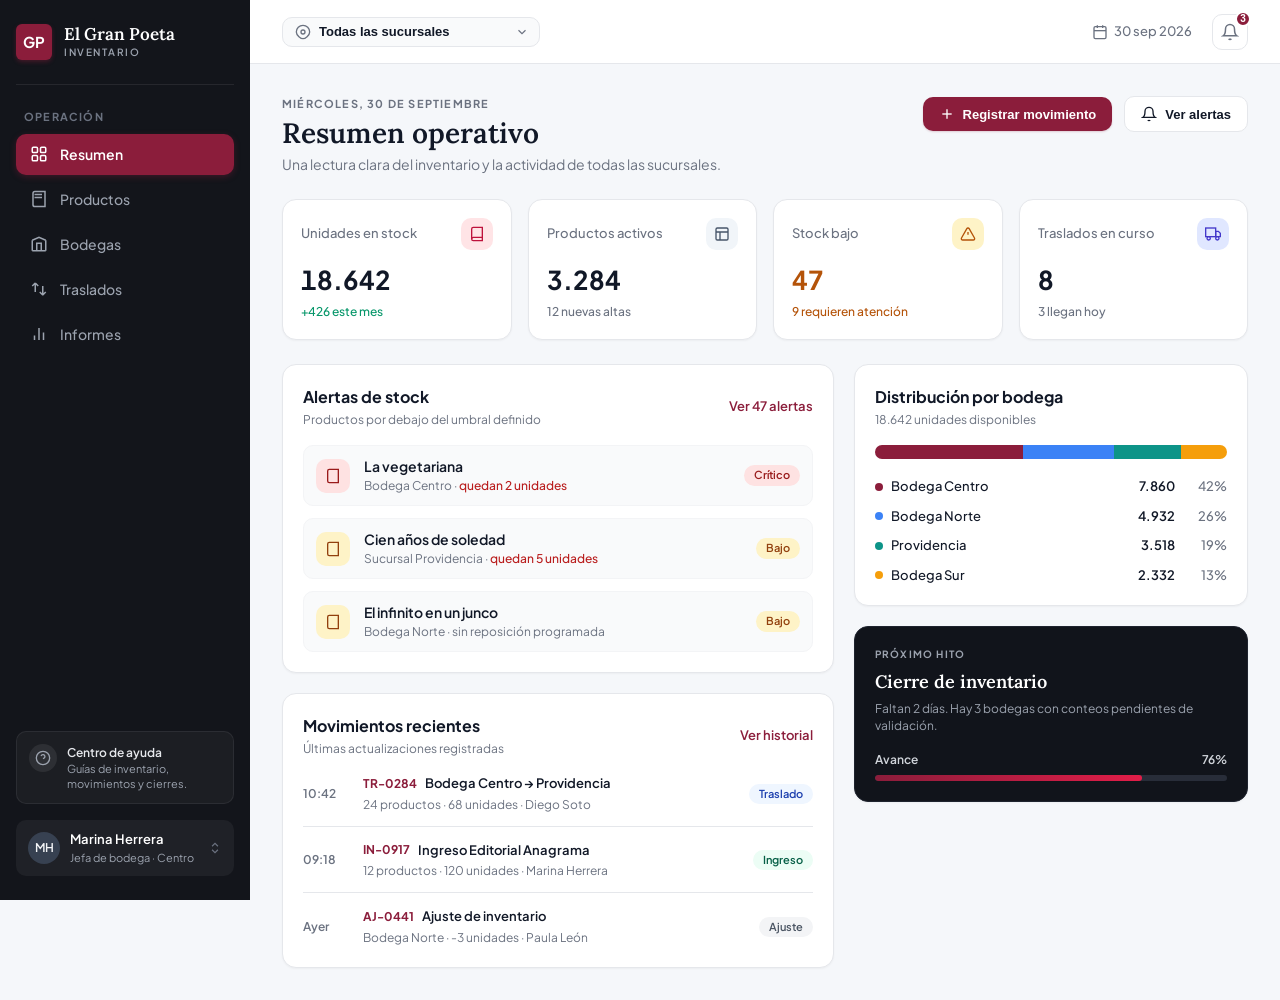
==== MockUp/index.html @ 3bc4fa75 "MockUp terminado con figma y sus archivos css html y js" ====
<!DOCTYPE html>
<html lang="es">
<head>
  <meta charset="UTF-8">
  <meta name="viewport" content="width=device-width, initial-scale=1.0">
  <title>El Gran Poeta — Sistema de Inventario y Bodegas</title>
  <link rel="preconnect" href="https://fonts.googleapis.com">
  <link rel="preconnect" href="https://fonts.gstatic.com" crossorigin>
  <link href="https://fonts.googleapis.com/css2?family=Plus+Jakarta+Sans:wght@400;500;600;700&family=Lora:ital,wght@0,500;0,600;1,400&display=swap" rel="stylesheet">
  <link rel="stylesheet" href="styles.css">
</head>
<body>
  <div class="app-layout">
    <!-- SIDEBAR -->
    <aside class="sidebar">
      <div class="sidebar-header">
        <div class="brand-logo">
          <span class="logo-box">GP</span>
          <div class="brand-text">
            <span class="brand-name">El Gran Poeta</span>
            <span class="brand-subtitle">INVENTARIO</span>
          </div>
        </div>
      </div>

      <div class="sidebar-section-label">OPERACIÓN</div>

      <nav class="sidebar-nav">
        <a href="#resumen" class="nav-item active" data-view="resumen">
          <svg class="nav-icon" viewBox="0 0 24 24" fill="none" stroke="currentColor" stroke-width="2">
            <rect x="3" y="3" width="7" height="7" rx="1.5"></rect>
            <rect x="14" y="3" width="7" height="7" rx="1.5"></rect>
            <rect x="14" y="14" width="7" height="7" rx="1.5"></rect>
            <rect x="3" y="14" width="7" height="7" rx="1.5"></rect>
          </svg>
          <span>Resumen</span>
        </a>

        <a href="#productos" class="nav-item" data-view="productos">
          <svg class="nav-icon" viewBox="0 0 24 24" fill="none" stroke="currentColor" stroke-width="2">
            <path d="M4 19.5v-15A2.5 2.5 0 0 1 6.5 2H20v20H6.5a2.5 2.5 0 0 1-2.5-2.5Z"></path>
            <path d="M6 6h10M6 10h10"></path>
          </svg>
          <span>Productos</span>
        </a>

        <a href="#bodegas" class="nav-item" data-view="bodegas">
          <svg class="nav-icon" viewBox="0 0 24 24" fill="none" stroke="currentColor" stroke-width="2">
            <path d="M3 21h18M3 7v14M21 7v14M3 7l9-4 9 4M9 21V11h6v10"></path>
          </svg>
          <span>Bodegas</span>
        </a>

        <a href="#traslados" class="nav-item" data-view="traslados">
          <svg class="nav-icon" viewBox="0 0 24 24" fill="none" stroke="currentColor" stroke-width="2">
            <path d="M7 16V4m0 0L3 8m4-4l4 4M17 8v12m0 0l4-4m-4 4l-4-4"></path>
          </svg>
          <span>Traslados</span>
        </a>

        <a href="#informes" class="nav-item" data-view="informes">
          <svg class="nav-icon" viewBox="0 0 24 24" fill="none" stroke="currentColor" stroke-width="2">
            <path d="M18 20V10M12 20V4M6 20v-6"></path>
          </svg>
          <span>Informes</span>
        </a>
      </nav>

      <div class="sidebar-help">
        <div class="help-card">
          <div class="help-icon">
            <svg viewBox="0 0 24 24" fill="none" stroke="currentColor" stroke-width="2">
              <circle cx="12" cy="12" r="10"></circle>
              <path d="M9.09 9a3 3 0 0 1 5.83 1c0 2-3 3-3 3"></path>
              <line x1="12" y1="17" x2="12.01" y2="17"></line>
            </svg>
          </div>
          <div class="help-text">
            <h4>Centro de ayuda</h4>
            <p>Guías de inventario, movimientos y cierres.</p>
          </div>
        </div>
      </div>

      <div class="sidebar-user" id="userProfileBtn">
        <div class="user-avatar">MH</div>
        <div class="user-info">
          <span class="user-name">Marina Herrera</span>
          <span class="user-role">Jefa de bodega · Centro</span>
        </div>
        <svg class="user-chevron" viewBox="0 0 24 24" fill="none" stroke="currentColor" stroke-width="2">
          <path d="m7 15 5 5 5-5M7 9l5-5 5 5"></path>
        </svg>
      </div>
    </aside>

    <!-- MAIN WRAPPER -->
    <div class="main-wrapper">
      <!-- TOPBAR -->
      <header class="topbar">
        <div class="topbar-left">
          <div class="branch-selector">
            <svg class="branch-icon" viewBox="0 0 24 24" fill="none" stroke="currentColor" stroke-width="2">
              <circle cx="12" cy="12" r="3"></circle>
              <path d="M12 2a10 10 0 0 0-10 10c0 5.25 7 10 10 10s10-4.75 10-10A10 10 0 0 0 12 2z"></path>
            </svg>
            <select id="globalBranchSelect">
              <option value="all">Todas las sucursales</option>
              <option value="centro">Bodega Centro (BD-001)</option>
              <option value="norte">Bodega Norte (BD-002)</option>
              <option value="providencia">Sucursal Providencia (BD-003)</option>
              <option value="sur">Bodega Sur (BD-004)</option>
            </select>
            <svg class="select-chevron" viewBox="0 0 24 24" fill="none" stroke="currentColor" stroke-width="2">
              <path d="m6 9 6 6 6-6"></path>
            </svg>
          </div>
        </div>

        <div class="topbar-right">
          <div class="current-date">
            <svg viewBox="0 0 24 24" fill="none" stroke="currentColor" stroke-width="2">
              <rect x="3" y="4" width="18" height="18" rx="2" ry="2"></rect>
              <line x1="16" y1="2" x2="16" y2="6"></line>
              <line x1="8" y1="2" x2="8" y2="6"></line>
              <line x1="3" y1="10" x2="21" y2="10"></line>
            </svg>
            <span id="headerDate">30 sep 2026</span>
          </div>

          <button class="icon-button notification-btn" id="notifBellBtn" title="Alertas y Notificaciones">
            <svg viewBox="0 0 24 24" fill="none" stroke="currentColor" stroke-width="2">
              <path d="M18 8A6 6 0 0 0 6 8c0 7-3 9-3 9h18s-3-2-3-9"></path>
              <path d="M13.73 21a2 2 0 0 1-3.46 0"></path>
            </svg>
            <span class="notification-badge">3</span>
          </button>
        </div>
      </header>

      <!-- VIEW CONTAINER -->
      <main class="content-area">
        <!-- ============================================== -->
        <!-- SCREEN 1: RESUMEN OPERATIVO                    -->
        <!-- ============================================== -->
        <section id="view-resumen" class="view-pane active">
          <div class="view-header">
            <div class="header-titles">
              <span class="date-badge">MIÉRCOLES, 30 DE SEPTIEMBRE</span>
              <h1 class="page-title">Resumen operativo</h1>
              <p class="page-subtitle">Una lectura clara del inventario y la actividad de todas las sucursales.</p>
            </div>
            <div class="header-actions">
              <button class="btn btn-primary" id="btnOpenTransferModal">
                <svg viewBox="0 0 24 24" fill="none" stroke="currentColor" stroke-width="2">
                  <line x1="12" y1="5" x2="12" y2="19"></line>
                  <line x1="5" y1="12" x2="19" y2="12"></line>
                </svg>
                <span>Registrar movimiento</span>
              </button>
              <button class="btn btn-outline" id="btnQuickAlerts">
                <svg viewBox="0 0 24 24" fill="none" stroke="currentColor" stroke-width="2">
                  <path d="M18 8A6 6 0 0 0 6 8c0 7-3 9-3 9h18s-3-2-3-9"></path>
                  <path d="M13.73 21a2 2 0 0 1-3.46 0"></path>
                </svg>
                <span>Ver alertas</span>
              </button>
            </div>
          </div>

          <!-- KPI Cards -->
          <div class="kpi-grid">
            <div class="kpi-card">
              <div class="kpi-header">
                <span class="kpi-label">Unidades en stock</span>
                <div class="kpi-icon-box bg-rose">
                  <svg viewBox="0 0 24 24" fill="none" stroke="currentColor" stroke-width="2">
                    <path d="M4 19.5A2.5 2.5 0 0 1 6.5 17H20"></path>
                    <path d="M6.5 2H20v20H6.5A2.5 2.5 0 0 1 4 19.5v-15A2.5 2.5 0 0 1 6.5 2z"></path>
                  </svg>
                </div>
              </div>
              <div class="kpi-value" id="kpiTotalStock">18.642</div>
              <div class="kpi-trend positive">
                <span>+426 este mes</span>
              </div>
            </div>

            <div class="kpi-card">
              <div class="kpi-header">
                <span class="kpi-label">Productos activos</span>
                <div class="kpi-icon-box bg-slate">
                  <svg viewBox="0 0 24 24" fill="none" stroke="currentColor" stroke-width="2">
                    <rect x="3" y="3" width="18" height="18" rx="2"></rect>
                    <path d="M3 9h18M9 21V9"></path>
                  </svg>
                </div>
              </div>
              <div class="kpi-value" id="kpiActiveProducts">3.284</div>
              <div class="kpi-trend neutral">
                <span>12 nuevas altas</span>
              </div>
            </div>

            <div class="kpi-card">
              <div class="kpi-header">
                <span class="kpi-label">Stock bajo</span>
                <div class="kpi-icon-box bg-amber">
                  <svg viewBox="0 0 24 24" fill="none" stroke="currentColor" stroke-width="2">
                    <path d="m21.73 18-8-14a2 2 0 0 0-3.48 0l-8 14A2 2 0 0 0 4 21h16a2 2 0 0 0 1.73-3Z"></path>
                    <line x1="12" y1="9" x2="12" y2="13"></line>
                    <line x1="12" y1="17" x2="12.01" y2="17"></line>
                  </svg>
                </div>
              </div>
              <div class="kpi-value warning-text" id="kpiLowStock">47</div>
              <div class="kpi-trend warning">
                <span>9 requieren atención</span>
              </div>
            </div>

            <div class="kpi-card">
              <div class="kpi-header">
                <span class="kpi-label">Traslados en curso</span>
                <div class="kpi-icon-box bg-blue">
                  <svg viewBox="0 0 24 24" fill="none" stroke="currentColor" stroke-width="2">
                    <rect x="1" y="3" width="15" height="13"></rect>
                    <polygon points="16 8 20 8 23 11 23 16 16 16 16 8"></polygon>
                    <circle cx="5.5" cy="18.5" r="2.5"></circle>
                    <circle cx="18.5" cy="18.5" r="2.5"></circle>
                  </svg>
                </div>
              </div>
              <div class="kpi-value" id="kpiPendingTransfers">8</div>
              <div class="kpi-trend neutral">
                <span>3 llegan hoy</span>
              </div>
            </div>
          </div>

          <!-- Main Layout Grid -->
          <div class="dashboard-grid">
            <!-- Left Column: Alertas + Movimientos -->
            <div class="dashboard-col">
              <!-- Alertas de Stock -->
              <div class="card">
                <div class="card-header">
                  <div>
                    <h3 class="card-title">Alertas de stock</h3>
                    <p class="card-subtitle">Productos por debajo del umbral definido</p>
                  </div>
                  <a href="#productos" class="card-link" data-view="productos">Ver 47 alertas</a>
                </div>
                <div class="stock-alerts-list">
                  <div class="alert-row">
                    <div class="alert-icon-wrap rose">
                      <svg viewBox="0 0 24 24" fill="none" stroke="currentColor" stroke-width="2"><path d="M4 19.5v-15A2.5 2.5 0 0 1 6.5 2H20v20H6.5a2.5 2.5 0 0 1-2.5-2.5Z"></path></svg>
                    </div>
                    <div class="alert-content">
                      <div class="alert-title">La vegetariana</div>
                      <div class="alert-meta">Bodega Centro · <span class="highlight-warn">quedan 2 unidades</span></div>
                    </div>
                    <span class="badge badge-critical">Crítico</span>
                  </div>

                  <div class="alert-row">
                    <div class="alert-icon-wrap amber">
                      <svg viewBox="0 0 24 24" fill="none" stroke="currentColor" stroke-width="2"><path d="M4 19.5v-15A2.5 2.5 0 0 1 6.5 2H20v20H6.5a2.5 2.5 0 0 1-2.5-2.5Z"></path></svg>
                    </div>
                    <div class="alert-content">
                      <div class="alert-title">Cien años de soledad</div>
                      <div class="alert-meta">Sucursal Providencia · <span class="highlight-warn">quedan 5 unidades</span></div>
                    </div>
                    <span class="badge badge-warning">Bajo</span>
                  </div>

                  <div class="alert-row">
                    <div class="alert-icon-wrap amber">
                      <svg viewBox="0 0 24 24" fill="none" stroke="currentColor" stroke-width="2"><path d="M4 19.5v-15A2.5 2.5 0 0 1 6.5 2H20v20H6.5a2.5 2.5 0 0 1-2.5-2.5Z"></path></svg>
                    </div>
                    <div class="alert-content">
                      <div class="alert-title">El infinito en un junco</div>
                      <div class="alert-meta">Bodega Norte · <span class="highlight-neutral">sin reposición programada</span></div>
                    </div>
                    <span class="badge badge-warning">Bajo</span>
                  </div>
                </div>
              </div>

              <!-- Movimientos Recientes -->
              <div class="card mt-4">
                <div class="card-header">
                  <div>
                    <h3 class="card-title">Movimientos recientes</h3>
                    <p class="card-subtitle">Últimas actualizaciones registradas</p>
                  </div>
                  <a href="#informes" class="card-link" data-view="informes">Ver historial</a>
                </div>
                <div class="movement-feed">
                  <div class="feed-item">
                    <div class="feed-time">10:42</div>
                    <div class="feed-info">
                      <div class="feed-header">
                        <span class="feed-code">TR-0284</span>
                        <span class="feed-route">Bodega Centro &rarr; Providencia</span>
                      </div>
                      <div class="feed-details">24 productos · 68 unidades · Diego Soto</div>
                    </div>
                    <span class="badge badge-transfer">Traslado</span>
                  </div>

                  <div class="feed-item">
                    <div class="feed-time">09:18</div>
                    <div class="feed-info">
                      <div class="feed-header">
                        <span class="feed-code">IN-0917</span>
                        <span class="feed-route">Ingreso Editorial Anagrama</span>
                      </div>
                      <div class="feed-details">12 productos · 120 unidades · Marina Herrera</div>
                    </div>
                    <span class="badge badge-success">Ingreso</span>
                  </div>

                  <div class="feed-item">
                    <div class="feed-time">Ayer</div>
                    <div class="feed-info">
                      <div class="feed-header">
                        <span class="feed-code">AJ-0441</span>
                        <span class="feed-route">Ajuste de inventario</span>
                      </div>
                      <div class="feed-details">Bodega Norte · -3 unidades · Paula León</div>
                    </div>
                    <span class="badge badge-neutral">Ajuste</span>
                  </div>
                </div>
              </div>
            </div>

            <!-- Right Column: Distribución + Cierre -->
            <div class="dashboard-col">
              <!-- Distribución por Bodega -->
              <div class="card">
                <div class="card-header">
                  <div>
                    <h3 class="card-title">Distribución por bodega</h3>
                    <p class="card-subtitle">18.642 unidades disponibles</p>
                  </div>
                </div>
                <!-- Visual Multi-segment Bar -->
                <div class="distribution-bar">
                  <div class="dist-segment seg-centro" style="width: 42%;" title="Bodega Centro: 42%"></div>
                  <div class="dist-segment seg-norte" style="width: 26%;" title="Bodega Norte: 26%"></div>
                  <div class="dist-segment seg-providencia" style="width: 19%;" title="Providencia: 19%"></div>
                  <div class="dist-segment seg-sur" style="width: 13%;" title="Bodega Sur: 13%"></div>
                </div>

                <div class="distribution-table">
                  <div class="dist-row">
                    <div class="dist-name">
                      <span class="dot dot-centro"></span>
                      <span>Bodega Centro</span>
                    </div>
                    <span class="dist-units">7.860</span>
                    <span class="dist-pct">42%</span>
                  </div>
                  <div class="dist-row">
                    <div class="dist-name">
                      <span class="dot dot-norte"></span>
                      <span>Bodega Norte</span>
                    </div>
                    <span class="dist-units">4.932</span>
                    <span class="dist-pct">26%</span>
                  </div>
                  <div class="dist-row">
                    <div class="dist-name">
                      <span class="dot dot-providencia"></span>
                      <span>Providencia</span>
                    </div>
                    <span class="dist-units">3.518</span>
                    <span class="dist-pct">19%</span>
                  </div>
                  <div class="dist-row">
                    <div class="dist-name">
                      <span class="dot dot-sur"></span>
                      <span>Bodega Sur</span>
                    </div>
                    <span class="dist-units">2.332</span>
                    <span class="dist-pct">13%</span>
                  </div>
                </div>
              </div>

              <!-- Dark Card: Cierre de inventario -->
              <div class="card dark-card mt-4">
                <div class="dark-card-tag">PRÓXIMO HITO</div>
                <h3 class="dark-card-title">Cierre de inventario</h3>
                <p class="dark-card-desc">Faltan 2 días. Hay 3 bodegas con conteos pendientes de validación.</p>
                <div class="progress-container">
                  <div class="progress-labels">
                    <span>Avance</span>
                    <span class="progress-value">76%</span>
                  </div>
                  <div class="progress-track">
                    <div class="progress-fill" style="width: 76%;"></div>
                  </div>
                </div>
              </div>
            </div>
          </div>
        </section>


        <!-- ============================================== -->
        <!-- SCREEN 2: CATÁLOGO DE PRODUCTOS               -->
        <!-- ============================================== -->
        <section id="view-productos" class="view-pane">
          <div class="view-header">
            <div class="header-titles">
              <span class="date-badge">3.284 PRODUCTOS ACTIVOS</span>
              <h1 class="page-title">Catálogo de productos</h1>
              <p class="page-subtitle">Consulta existencias, ubicación y ficha editorial en un mismo lugar.</p>
            </div>
            <div class="header-actions">
              <button class="btn btn-primary" id="btnOpenNewProductModal">
                <svg viewBox="0 0 24 24" fill="none" stroke="currentColor" stroke-width="2">
                  <line x1="12" y1="5" x2="12" y2="19"></line>
                  <line x1="5" y1="12" x2="19" y2="12"></line>
                </svg>
                <span>Registrar producto</span>
              </button>
              <button class="btn btn-outline" id="btnImportCSV">
                <svg viewBox="0 0 24 24" fill="none" stroke="currentColor" stroke-width="2">
                  <path d="M21 15v4a2 2 0 0 1-2 2H5a2 2 0 0 1-2-2v-4"></path>
                  <polyline points="17 8 12 3 7 8"></polyline>
                  <line x1="12" y1="3" x2="12" y2="15"></line>
                </svg>
                <span>Importar CSV</span>
              </button>
            </div>
          </div>

          <!-- Search and Filter Bar -->
          <div class="filters-card">
            <div class="filters-top-row">
              <div class="search-input-wrap">
                <svg class="search-icon" viewBox="0 0 24 24" fill="none" stroke="currentColor" stroke-width="2">
                  <circle cx="11" cy="11" r="8"></circle>
                  <line x1="21" y1="21" x2="16.65" y2="16.65"></line>
                </svg>
                <input type="text" id="productSearchInput" placeholder="Título, ISBN, autor o editorial..." autocomplete="off">
                <kbd class="shortcut-badge">⌘ K</kbd>
              </div>

              <div class="filter-dropdown-group">
                <div class="filter-field">
                  <label>Tipo</label>
                  <select id="filterType">
                    <option value="">Todos los tipos</option>
                    <option value="Novela">Novela</option>
                    <option value="Ensayo">Ensayo</option>
                    <option value="Memoria">Memoria</option>
                    <option value="Poesía">Poesía</option>
                    <option value="Infantil">Infantil</option>
                  </select>
                </div>

                <div class="filter-field">
                  <label>Editorial</label>
                  <select id="filterEditorial">
                    <option value="">Todas</option>
                    <option value="Random House">Random House</option>
                    <option value="Cátedra">Cátedra</option>
                    <option value="Siruela">Siruela</option>
                    <option value="Alfaguara">Alfaguara</option>
                    <option value="Tusquets">Tusquets</option>
                    <option value="Anagrama">Anagrama</option>
                  </select>
                </div>

                <div class="filter-field">
                  <label>Bodega</label>
                  <select id="filterBodega">
                    <option value="">Todas</option>
                    <option value="Centro">Bodega Centro</option>
                    <option value="Norte">Bodega Norte</option>
                    <option value="Providencia">Providencia</option>
                    <option value="Sur">Bodega Sur</option>
                  </select>
                </div>

                <button class="icon-filter-btn" id="btnFilterToggle" title="Filtros avanzados">
                  <svg viewBox="0 0 24 24" fill="none" stroke="currentColor" stroke-width="2">
                    <line x1="4" y1="21" x2="4" y2="14"></line>
                    <line x1="4" y1="10" x2="4" y2="3"></line>
                    <line x1="12" y1="21" x2="12" y2="12"></line>
                    <line x1="12" y1="8" x2="12" y2="3"></line>
                    <line x1="20" y1="21" x2="20" y2="16"></line>
                    <line x1="20" y1="12" x2="20" y2="3"></line>
                    <line x1="1" y1="14" x2="7" y2="14"></line>
                    <line x1="9" y1="8" x2="15" y2="8"></line>
                    <line x1="17" y1="16" x2="23" y2="16"></line>
                  </svg>
                </button>
              </div>
            </div>

            <div class="active-filters-row">
              <span class="results-count" id="productCountLabel">248 resultados</span>
              <div class="chips-container" id="activeFilterChips">
                <span class="filter-chip">
                  Estado: activos
                  <button class="chip-remove">&times;</button>
                </span>
              </div>
              <button class="btn-link" id="btnClearFilters">Limpiar filtros</button>
            </div>
          </div>

          <!-- Products Table Card -->
          <div class="card table-card mt-4">
            <div class="card-header table-card-header">
              <h3 class="card-title">Productos</h3>
              <div class="view-toggle">
                <span>Vista cómoda</span>
                <svg viewBox="0 0 24 24" fill="none" stroke="currentColor" stroke-width="2">
                  <rect x="3" y="3" width="18" height="18" rx="2"></rect>
                  <line x1="3" y1="9" x2="21" y2="9"></line>
                  <line x1="3" y1="15" x2="21" y2="15"></line>
                </svg>
              </div>
            </div>

            <div class="table-responsive">
              <table class="data-table" id="productsTable">
                <thead>
                  <tr>
                    <th>PRODUCTO</th>
                    <th>AUTOR(ES)</th>
                    <th>EDITORIAL / TIPO</th>
                    <th>STOCK</th>
                    <th>BODEGA</th>
                    <th>ESTADO</th>
                    <th class="text-right">ACCIONES</th>
                  </tr>
                </thead>
                <tbody id="productsTableBody">
                  <!-- Injected via JS -->
                </tbody>
              </table>
            </div>

            <div class="table-pagination">
              <span class="pagination-info" id="paginationInfo">Mostrando 1–6 de 248 productos</span>
              <div class="pagination-controls">
                <button class="page-btn" id="btnPrevPage">Anterior</button>
                <div class="page-numbers" id="paginationNumbers">
                  <button class="page-num active">1</button>
                  <button class="page-num">2</button>
                  <button class="page-num">3</button>
                </div>
                <button class="page-btn" id="btnNextPage">Siguiente</button>
              </div>
            </div>
          </div>
        </section>


        <!-- ============================================== -->
        <!-- SCREEN 3: GESTIÓN DE BODEGAS                   -->
        <!-- ============================================== -->
        <section id="view-bodegas" class="view-pane">
          <div class="view-header">
            <div class="header-titles">
              <span class="date-badge">4 UBICACIONES ACTIVAS</span>
              <h1 class="page-title">Gestión de bodegas</h1>
              <p class="page-subtitle">Capacidad, responsables y existencias de cada punto de almacenamiento.</p>
            </div>
            <div class="header-actions">
              <button class="btn btn-primary" id="btnOpenNewBodegaModal">
                <svg viewBox="0 0 24 24" fill="none" stroke="currentColor" stroke-width="2">
                  <line x1="12" y1="5" x2="12" y2="19"></line>
                  <line x1="5" y1="12" x2="19" y2="12"></line>
                </svg>
                <span>Registrar bodega</span>
              </button>
            </div>
          </div>

          <!-- 4 Bodega Cards Row -->
          <div class="bodegas-grid" id="bodegasCardsGrid">
            <!-- Bodega Centro -->
            <div class="bodega-card selected" data-bodega="centro">
              <div class="bodega-card-header">
                <div>
                  <h3 class="bodega-name">Bodega Centro</h3>
                  <span class="bodega-code">BD-001</span>
                </div>
                <span class="selected-pill">Seleccionada</span>
              </div>
              <div class="bodega-location">
                <svg viewBox="0 0 24 24" fill="none" stroke="currentColor" stroke-width="2"><path d="M21 10c0 7-9 13-9 13s-9-6-9-13a9 9 0 0 1 18 0z"></path><circle cx="12" cy="10" r="3"></circle></svg>
                <span>Santiago Centro</span>
              </div>
              <div class="bodega-capacity-info">
                <span class="bold-val">7.860 unidades</span>
                <span class="muted-val">de 10.000</span>
              </div>
              <div class="bodega-progress">
                <div class="fill" style="width: 78.6%;"></div>
              </div>
              <div class="bodega-card-footer">
                <div class="responsible-person">
                  <div class="avatar-small">MH</div>
                  <div>
                    <div class="person-name">Marina Herrera</div>
                    <div class="person-role">Jefa de bodega</div>
                  </div>
                </div>
                <div class="alert-counter">
                  <svg viewBox="0 0 24 24" fill="none" stroke="currentColor" stroke-width="2"><path d="m21.73 18-8-14a2 2 0 0 0-3.48 0l-8 14A2 2 0 0 0 4 21h16a2 2 0 0 0 1.73-3Z"></path></svg>
                  <span>14</span>
                </div>
              </div>
            </div>

            <!-- Bodega Norte -->
            <div class="bodega-card" data-bodega="norte">
              <div class="bodega-card-header">
                <div>
                  <h3 class="bodega-name">Bodega Norte</h3>
                  <span class="bodega-code">BD-002</span>
                </div>
              </div>
              <div class="bodega-location">
                <svg viewBox="0 0 24 24" fill="none" stroke="currentColor" stroke-width="2"><path d="M21 10c0 7-9 13-9 13s-9-6-9-13a9 9 0 0 1 18 0z"></path><circle cx="12" cy="10" r="3"></circle></svg>
                <span>Huechuraba</span>
              </div>
              <div class="bodega-capacity-info">
                <span class="bold-val">4.932 unidades</span>
                <span class="muted-val">de 7.500</span>
              </div>
              <div class="bodega-progress">
                <div class="fill" style="width: 65.7%;"></div>
              </div>
              <div class="bodega-card-footer">
                <div class="responsible-person">
                  <div class="avatar-small">SM</div>
                  <div>
                    <div class="person-name">Sergio Muñoz</div>
                    <div class="person-role">Jefe de bodega</div>
                  </div>
                </div>
                <div class="alert-counter">
                  <svg viewBox="0 0 24 24" fill="none" stroke="currentColor" stroke-width="2"><path d="m21.73 18-8-14a2 2 0 0 0-3.48 0l-8 14A2 2 0 0 0 4 21h16a2 2 0 0 0 1.73-3Z"></path></svg>
                  <span>9</span>
                </div>
              </div>
            </div>

            <!-- Providencia -->
            <div class="bodega-card" data-bodega="providencia">
              <div class="bodega-card-header">
                <div>
                  <h3 class="bodega-name">Providencia</h3>
                  <span class="bodega-code">BD-003</span>
                </div>
              </div>
              <div class="bodega-location">
                <svg viewBox="0 0 24 24" fill="none" stroke="currentColor" stroke-width="2"><path d="M21 10c0 7-9 13-9 13s-9-6-9-13a9 9 0 0 1 18 0z"></path><circle cx="12" cy="10" r="3"></circle></svg>
                <span>Av. Providencia 1450</span>
              </div>
              <div class="bodega-capacity-info">
                <span class="bold-val">3.518 unidades</span>
                <span class="muted-val">de 5.000</span>
              </div>
              <div class="bodega-progress">
                <div class="fill" style="width: 70.3%;"></div>
              </div>
              <div class="bodega-card-footer">
                <div class="responsible-person">
                  <div class="avatar-small">PL</div>
                  <div>
                    <div class="person-name">Paula León</div>
                    <div class="person-role">Bodeguera</div>
                  </div>
                </div>
                <div class="alert-counter">
                  <svg viewBox="0 0 24 24" fill="none" stroke="currentColor" stroke-width="2"><path d="m21.73 18-8-14a2 2 0 0 0-3.48 0l-8 14A2 2 0 0 0 4 21h16a2 2 0 0 0 1.73-3Z"></path></svg>
                  <span>11</span>
                </div>
              </div>
            </div>

            <!-- Bodega Sur -->
            <div class="bodega-card" data-bodega="sur">
              <div class="bodega-card-header">
                <div>
                  <h3 class="bodega-name">Bodega Sur</h3>
                  <span class="bodega-code">BD-004</span>
                </div>
              </div>
              <div class="bodega-location">
                <svg viewBox="0 0 24 24" fill="none" stroke="currentColor" stroke-width="2"><path d="M21 10c0 7-9 13-9 13s-9-6-9-13a9 9 0 0 1 18 0z"></path><circle cx="12" cy="10" r="3"></circle></svg>
                <span>La Cisterna</span>
              </div>
              <div class="bodega-capacity-info">
                <span class="bold-val">2.332 unidades</span>
                <span class="muted-val">de 4.000</span>
              </div>
              <div class="bodega-progress">
                <div class="fill" style="width: 58.3%;"></div>
              </div>
              <div class="bodega-card-footer">
                <div class="responsible-person">
                  <div class="avatar-small">DS</div>
                  <div>
                    <div class="person-name">Diego Soto</div>
                    <div class="person-role">Bodeguero</div>
                  </div>
                </div>
                <div class="alert-counter">
                  <svg viewBox="0 0 24 24" fill="none" stroke="currentColor" stroke-width="2"><path d="m21.73 18-8-14a2 2 0 0 0-3.48 0l-8 14A2 2 0 0 0 4 21h16a2 2 0 0 0 1.73-3Z"></path></svg>
                  <span>13</span>
                </div>
              </div>
            </div>
          </div>

          <!-- Bodega Details Section -->
          <div class="bodega-detail-grid mt-4">
            <!-- Left: Breakdown Table -->
            <div class="card">
              <div class="card-header">
                <div>
                  <h3 class="card-title" id="selectedBodegaInventoryTitle">Inventario de Bodega Centro</h3>
                  <p class="card-subtitle">Actualizado hoy a las 10:42</p>
                </div>
                <a href="#productos" class="card-link" data-view="productos">Consultar productos</a>
              </div>
              <div class="table-responsive">
                <table class="breakdown-table">
                  <thead>
                    <tr>
                      <th>CATEGORÍA</th>
                      <th>PRODUCTOS</th>
                      <th>UNIDADES</th>
                      <th>% STOCK</th>
                    </tr>
                  </thead>
                  <tbody id="bodegaBreakdownBody">
                    <tr>
                      <td class="category-name">Novela</td>
                      <td>1.284</td>
                      <td class="units-val">3.420</td>
                      <td>
                        <div class="stock-bar-cell">
                          <div class="mini-bar-track">
                            <div class="mini-bar-fill" style="width: 44%;"></div>
                          </div>
                          <span>44%</span>
                        </div>
                      </td>
                    </tr>
                    <tr>
                      <td class="category-name">Ensayo</td>
                      <td>642</td>
                      <td class="units-val">1.860</td>
                      <td>
                        <div class="stock-bar-cell">
                          <div class="mini-bar-track">
                            <div class="mini-bar-fill" style="width: 24%;"></div>
                          </div>
                          <span>24%</span>
                        </div>
                      </td>
                    </tr>
                    <tr>
                      <td class="category-name">Poesía</td>
                      <td>488</td>
                      <td class="units-val">1.210</td>
                      <td>
                        <div class="stock-bar-cell">
                          <div class="mini-bar-track">
                            <div class="mini-bar-fill" style="width: 15%;"></div>
                          </div>
                          <span>15%</span>
                        </div>
                      </td>
                    </tr>
                    <tr>
                      <td class="category-name">Infantil</td>
                      <td>390</td>
                      <td class="units-val">920</td>
                      <td>
                        <div class="stock-bar-cell">
                          <div class="mini-bar-track">
                            <div class="mini-bar-fill" style="width: 12%;"></div>
                          </div>
                          <span>12%</span>
                        </div>
                      </td>
                    </tr>
                    <tr>
                      <td class="category-name">Otros</td>
                      <td>168</td>
                      <td class="units-val">450</td>
                      <td>
                        <div class="stock-bar-cell">
                          <div class="mini-bar-track">
                            <div class="mini-bar-fill" style="width: 5%;"></div>
                          </div>
                          <span>5%</span>
                        </div>
                      </td>
                    </tr>
                  </tbody>
                </table>
              </div>
            </div>

            <!-- Right: Ficha + Team -->
            <div class="bodega-side-column">
              <div class="card">
                <div class="card-header">
                  <h3 class="card-title">Ficha de la bodega</h3>
                </div>
                <div class="ficha-list">
                  <div class="ficha-item">
                    <span class="ficha-label">Horario</span>
                    <span class="ficha-value">Lun-vie · 08:00–18:00</span>
                  </div>
                  <div class="ficha-item">
                    <span class="ficha-label">Superficie</span>
                    <span class="ficha-value">620 m²</span>
                  </div>
                  <div class="ficha-item">
                    <span class="ficha-label">Capacidad</span>
                    <span class="ficha-value">10.000 unidades</span>
                  </div>
                  <div class="ficha-item">
                    <span class="ficha-label">Último inventario</span>
                    <span class="ficha-value">28 sep 2026</span>
                  </div>
                </div>
                <div class="ficha-actions mt-3">
                  <button class="btn btn-outline full-width" id="btnEditBodegaFicha">
                    <svg viewBox="0 0 24 24" fill="none" stroke="currentColor" stroke-width="2">
                      <path d="M12 20h9"></path>
                      <path d="M16.5 3.5a2.121 2.121 0 0 1 3 3L7 19l-4 1 1-4L16.5 3.5z"></path>
                    </svg>
                    <span>Editar datos</span>
                  </button>
                </div>
              </div>

              <div class="card mt-4">
                <div class="card-header">
                  <div>
                    <h3 class="card-title">Equipo asignado</h3>
                    <p class="card-subtitle">1 jefa · 3 bodegueros</p>
                  </div>
                </div>
                <div class="team-list">
                  <div class="team-member">
                    <div class="avatar-small">MH</div>
                    <div class="member-info">
                      <div class="member-name">Marina Herrera</div>
                      <div class="member-role">Jefa de bodega</div>
                    </div>
                    <span class="badge badge-active">Activo</span>
                  </div>
                  <div class="team-member">
                    <div class="avatar-small">TV</div>
                    <div class="member-info">
                      <div class="member-name">Tomás Vidal</div>
                      <div class="member-role">Bodeguero</div>
                    </div>
                    <span class="badge badge-active">Activo</span>
                  </div>
                  <div class="team-member">
                    <div class="avatar-small">CR</div>
                    <div class="member-info">
                      <div class="member-name">Camila Reyes</div>
                      <div class="member-role">Bodeguera</div>
                    </div>
                    <span class="badge badge-active">Activo</span>
                  </div>
                </div>
              </div>
            </div>
          </div>
        </section>


        <!-- ============================================== -->
        <!-- SCREEN 4: NUEVO TRASLADO                       -->
        <!-- ============================================== -->
        <section id="view-traslados" class="view-pane">
          <div class="view-header">
            <div class="header-titles">
              <span class="date-badge">FOLIO BORRADOR TR-0285</span>
              <h1 class="page-title">Nuevo traslado</h1>
              <p class="page-subtitle">Mueve existencias entre bodegas con validación de stock y trazabilidad.</p>
            </div>
            <div class="header-actions">
              <button class="btn btn-outline" id="btnSaveTransferDraft">
                <svg viewBox="0 0 24 24" fill="none" stroke="currentColor" stroke-width="2">
                  <path d="M19 21H5a2 2 0 0 1-2-2V5a2 2 0 0 1 2-2h11l5 5v11a2 2 0 0 1-2 2z"></path>
                  <polyline points="17 21 17 13 7 13 7 21"></polyline>
                  <polyline points="7 3 7 8 15 8"></polyline>
                </svg>
                <span>Guardar borrador</span>
              </button>
            </div>
          </div>

          <!-- Stepper Header -->
          <div class="stepper-bar">
            <div class="step-item done">
              <span class="step-num">1</span>
              <span class="step-text">Origen y destino</span>
            </div>
            <div class="step-divider"></div>
            <div class="step-item active">
              <span class="step-num">2</span>
              <span class="step-text">Seleccionar productos</span>
            </div>
            <div class="step-divider"></div>
            <div class="step-item">
              <span class="step-num">3</span>
              <span class="step-text">Revisar y registrar</span>
            </div>
          </div>

          <!-- Transfer Content Grid -->
          <div class="transfer-layout-grid mt-4">
            <!-- Left: Route + Product Selection -->
            <div class="transfer-left-col">
              <!-- Route Box -->
              <div class="card">
                <div class="card-header">
                  <div>
                    <h3 class="card-title">Ruta del traslado</h3>
                    <p class="card-subtitle">Selecciona bodegas distintas para continuar</p>
                  </div>
                </div>
                <div class="route-selectors">
                  <div class="route-node">
                    <label class="route-label">ORIGEN</label>
                    <div class="route-box">
                      <div class="route-icon bg-rose">
                        <svg viewBox="0 0 24 24" fill="none" stroke="currentColor" stroke-width="2"><path d="M3 21h18M3 7v14M21 7v14M3 7l9-4 9 4M9 21V11h6v10"></path></svg>
                      </div>
                      <div class="route-info">
                        <select id="transferOriginSelect" class="route-dropdown">
                          <option value="centro" selected>Bodega Centro</option>
                          <option value="norte">Bodega Norte</option>
                          <option value="providencia">Providencia</option>
                          <option value="sur">Bodega Sur</option>
                        </select>
                        <span class="route-hint" id="transferOriginStock">BD-001 · 7.860 disponibles</span>
                      </div>
                    </div>
                  </div>

                  <div class="route-arrow">
                    <svg viewBox="0 0 24 24" fill="none" stroke="currentColor" stroke-width="2">
                      <line x1="5" y1="12" x2="19" y2="12"></line>
                      <polyline points="12 5 19 12 12 19"></polyline>
                    </svg>
                  </div>

                  <div class="route-node">
                    <label class="route-label">DESTINO</label>
                    <div class="route-box">
                      <div class="route-icon bg-slate">
                        <svg viewBox="0 0 24 24" fill="none" stroke="currentColor" stroke-width="2"><path d="M3 21h18M3 7v14M21 7v14M3 7l9-4 9 4M9 21V11h6v10"></path></svg>
                      </div>
                      <div class="route-info">
                        <select id="transferDestSelect" class="route-dropdown">
                          <option value="providencia" selected>Providencia</option>
                          <option value="centro">Bodega Centro</option>
                          <option value="norte">Bodega Norte</option>
                          <option value="sur">Bodega Sur</option>
                        </select>
                        <span class="route-hint" id="transferDestStock">BD-003 · 3.518 disponibles</span>
                      </div>
                    </div>
                  </div>
                </div>
              </div>

              <!-- Product Selection Table -->
              <div class="card mt-4">
                <div class="card-header">
                  <div>
                    <h3 class="card-title">Productos a trasladar</h3>
                    <p class="card-subtitle"><span id="transferItemCountLabel">4 productos</span> seleccionados</p>
                  </div>
                  <button class="btn btn-outline btn-sm" id="btnAddProductToTransfer">
                    <svg viewBox="0 0 24 24" fill="none" stroke="currentColor" stroke-width="2">
                      <line x1="12" y1="5" x2="12" y2="19"></line>
                      <line x1="5" y1="12" x2="19" y2="12"></line>
                    </svg>
                    <span>Agregar desde catálogo</span>
                  </button>
                </div>

                <div class="transfer-search-bar">
                  <div class="search-input-wrap">
                    <svg class="search-icon" viewBox="0 0 24 24" fill="none" stroke="currentColor" stroke-width="2">
                      <circle cx="11" cy="11" r="8"></circle>
                      <line x1="21" y1="21" x2="16.65" y2="16.65"></line>
                    </svg>
                    <input type="text" id="transferSearchInput" placeholder="Buscar productos disponibles en Bodega Centro...">
                    <kbd class="shortcut-badge">⌘ K</kbd>
                  </div>
                </div>

                <div class="table-responsive">
                  <table class="transfer-table">
                    <thead>
                      <tr>
                        <th>PRODUCTO</th>
                        <th class="text-center">DISPONIBLE</th>
                        <th class="text-right">CANTIDAD</th>
                      </tr>
                    </thead>
                    <tbody id="transferItemsTableBody">
                      <!-- Populated via JS -->
                    </tbody>
                  </table>
                </div>
              </div>
            </div>

            <!-- Right: Summary Card -->
            <div class="transfer-right-col">
              <div class="card summary-card">
                <div class="summary-header">
                  <h3 class="card-title">Resumen</h3>
                  <span class="summary-folio">TR-0285 · Borrador</span>
                </div>

                <div class="summary-stats-box">
                  <div class="sum-stat">
                    <span class="sum-num" id="summaryProdCount">4</span>
                    <span class="sum-lbl">productos</span>
                  </div>
                  <div class="sum-stat">
                    <span class="sum-num" id="summaryUnitCount">24</span>
                    <span class="sum-lbl">unidades</span>
                  </div>
                </div>

                <div class="summary-meta-list">
                  <div class="meta-row">
                    <span class="meta-label">Origen</span>
                    <span class="meta-val" id="summaryOriginText">Bodega Centro</span>
                  </div>
                  <div class="meta-row">
                    <span class="meta-label">Destino</span>
                    <span class="meta-val" id="summaryDestText">Providencia</span>
                  </div>
                  <div class="meta-row">
                    <span class="meta-label">Entrega estimada</span>
                    <span class="meta-val">1 oct 2026</span>
                  </div>
                </div>

                <div class="validation-alert" id="transferValidationBox">
                  <div class="validation-icon">
                    <svg viewBox="0 0 24 24" fill="none" stroke="currentColor" stroke-width="2">
                      <circle cx="12" cy="12" r="10"></circle>
                      <polyline points="9 12 11 14 15 10"></polyline>
                    </svg>
                  </div>
                  <div class="validation-text">
                    <strong>Stock validado</strong>
                    <p>Las cantidades están disponibles y el destino tiene capacidad suficiente.</p>
                  </div>
                </div>

                <div class="authorizer-box">
                  <div class="avatar-small">MH</div>
                  <div class="authorizer-info">
                    <span class="name">Marina Herrera</span>
                    <span class="role">Autoriza · Jefa de bodega</span>
                  </div>
                </div>

                <button class="btn btn-primary full-width mt-3" id="btnSubmitTransfer">
                  <span>Revisar y registrar</span>
                  <svg viewBox="0 0 24 24" fill="none" stroke="currentColor" stroke-width="2">
                    <line x1="5" y1="12" x2="19" y2="12"></line>
                    <polyline points="12 5 19 12 12 19"></polyline>
                  </svg>
                </button>
              </div>
            </div>
          </div>

          <!-- Recent Transfers Row -->
          <div class="card mt-4">
            <div class="card-header">
              <div>
                <h3 class="card-title">Historial reciente</h3>
                <p class="card-subtitle">Últimos traslados entre bodegas</p>
              </div>
              <a href="#informes" class="card-link" data-view="informes">Ver todos</a>
            </div>
            <div class="recent-transfers-grid">
              <div class="recent-transfer-card">
                <div class="rt-header">
                  <span class="rt-code">TR-0284</span>
                  <span class="badge badge-transit">En tránsito</span>
                </div>
                <div class="rt-route">Centro &rarr; Providencia</div>
                <div class="rt-meta">30 sep · 10:42 · 68 unidades</div>
              </div>

              <div class="recent-transfer-card">
                <div class="rt-header">
                  <span class="rt-code">TR-0283</span>
                  <span class="badge badge-received">Recibido</span>
                </div>
                <div class="rt-route">Norte &rarr; Centro</div>
                <div class="rt-meta">29 sep · 16:08 · 32 unidades</div>
              </div>

              <div class="recent-transfer-card">
                <div class="rt-header">
                  <span class="rt-code">TR-0282</span>
                  <span class="badge badge-received">Recibido</span>
                </div>
                <div class="rt-route">Sur &rarr; Providencia</div>
                <div class="rt-meta">29 sep · 11:20 · 18 unidades</div>
              </div>
            </div>
          </div>
        </section>


        <!-- ============================================== -->
        <!-- SCREEN 5: INFORMES Y ANALÍTICA                -->
        <!-- ============================================== -->
        <section id="view-informes" class="view-pane">
          <div class="view-header">
            <div class="header-titles">
              <span class="date-badge">PERÍODO 01–30 SEPTIEMBRE 2026</span>
              <h1 class="page-title">Informes y analítica</h1>
              <p class="page-subtitle">Explora movimientos, stock y desempeño por bodega, editorial y tipo.</p>
            </div>
            <div class="header-actions">
              <button class="btn btn-primary" id="btnExportReportCSV">
                <svg viewBox="0 0 24 24" fill="none" stroke="currentColor" stroke-width="2">
                  <path d="M21 15v4a2 2 0 0 1-2 2H5a2 2 0 0 1-2-2v-4"></path>
                  <polyline points="7 10 12 15 17 10"></polyline>
                  <line x1="12" y1="15" x2="12" y2="3"></line>
                </svg>
                <span>Exportar informe</span>
              </button>
              <button class="btn btn-outline" id="btnScheduleReport">
                <svg viewBox="0 0 24 24" fill="none" stroke="currentColor" stroke-width="2">
                  <circle cx="12" cy="12" r="10"></circle>
                  <polyline points="12 6 12 12 16 14"></polyline>
                </svg>
                <span>Programar envío</span>
              </button>
            </div>
          </div>

          <!-- Report Filters -->
          <div class="filters-card">
            <div class="report-filters-grid">
              <div class="filter-field">
                <label>Período</label>
                <select id="reportPeriodSelect">
                  <option value="sep2026">01–30 sep 2026</option>
                  <option value="ago2026">01–31 ago 2026</option>
                  <option value="jul2026">01–31 jul 2026</option>
                  <option value="q3">Tercer Trimestre 2026</option>
                </select>
              </div>

              <div class="filter-field">
                <label>Bodega</label>
                <select id="reportBodegaSelect">
                  <option value="all">Todas las bodegas</option>
                  <option value="centro">Bodega Centro</option>
                  <option value="norte">Bodega Norte</option>
                  <option value="providencia">Providencia</option>
                  <option value="sur">Bodega Sur</option>
                </select>
              </div>

              <div class="filter-field">
                <label>Editorial</label>
                <select id="reportEditorialSelect">
                  <option value="all">Todas las editoriales</option>
                  <option value="anagrama">Anagrama</option>
                  <option value="random">Random House</option>
                  <option value="alfaguara">Alfaguara</option>
                  <option value="tusquets">Tusquets</option>
                  <option value="siruela">Siruela</option>
                </select>
              </div>

              <div class="filter-field">
                <label>Tipo de producto</label>
                <select id="reportProductTypeSelect">
                  <option value="all">Todos los tipos</option>
                  <option value="novela">Novela</option>
                  <option value="ensayo">Ensayo</option>
                  <option value="memoria">Memoria</option>
                  <option value="poesia">Poesía</option>
                </select>
              </div>

              <div class="filter-field">
                <label>Movimiento</label>
                <select id="reportMovementTypeSelect">
                  <option value="all">Todos</option>
                  <option value="ingreso">Ingresos</option>
                  <option value="egreso">Egresos</option>
                  <option value="traslado">Traslados</option>
                  <option value="ajuste">Ajustes</option>
                </select>
              </div>

              <div class="filter-field-action">
                <button class="btn btn-primary" id="btnApplyReportFilters">Aplicar filtros</button>
              </div>
            </div>
          </div>

          <!-- 4 Analytics Metric Cards -->
          <div class="kpi-grid mt-4">
            <div class="kpi-card">
              <div class="kpi-header">
                <span class="kpi-label">Ingresos</span>
                <div class="kpi-icon-box bg-emerald">
                  <svg viewBox="0 0 24 24" fill="none" stroke="currentColor" stroke-width="2">
                    <line x1="12" y1="5" x2="12" y2="19"></line>
                    <polyline points="19 12 12 19 5 12"></polyline>
                  </svg>
                </div>
              </div>
              <div class="kpi-value text-emerald">+1.248</div>
              <div class="kpi-trend positive">
                <span>+12,4% vs. ago</span>
              </div>
            </div>

            <div class="kpi-card">
              <div class="kpi-header">
                <span class="kpi-label">Egresos</span>
                <div class="kpi-icon-box bg-rose">
                  <svg viewBox="0 0 24 24" fill="none" stroke="currentColor" stroke-width="2">
                    <line x1="12" y1="19" x2="12" y2="5"></line>
                    <polyline points="5 12 12 5 19 12"></polyline>
                  </svg>
                </div>
              </div>
              <div class="kpi-value text-rose">-862</div>
              <div class="kpi-trend neutral">
                <span>+4,8% vs. ago</span>
              </div>
            </div>

            <div class="kpi-card">
              <div class="kpi-header">
                <span class="kpi-label">Traslados</span>
                <div class="kpi-icon-box bg-blue">
                  <svg viewBox="0 0 24 24" fill="none" stroke="currentColor" stroke-width="2">
                    <path d="M7 16V4m0 0L3 8m4-4l4 4M17 8v12m0 0l4-4m-4 4l-4-4"></path>
                  </svg>
                </div>
              </div>
              <div class="kpi-value">284</div>
              <div class="kpi-trend neutral">
                <span>68 unidades hoy</span>
              </div>
            </div>

            <div class="kpi-card">
              <div class="kpi-header">
                <span class="kpi-label">Rotación media</span>
                <div class="kpi-icon-box bg-amber">
                  <svg viewBox="0 0 24 24" fill="none" stroke="currentColor" stroke-width="2">
                    <path d="M21.5 2v6h-6M21.34 15.57a10 10 0 1 1-.57-8.38l5.67-5.67"></path>
                  </svg>
                </div>
              </div>
              <div class="kpi-value">2,8&times;</div>
              <div class="kpi-trend positive">
                <span>+0,3 este mes</span>
              </div>
            </div>
          </div>

          <!-- Charts Row -->
          <div class="reports-charts-grid mt-4">
            <!-- Left Chart: Bar Chart for Inventory Movements -->
            <div class="card">
              <div class="card-header">
                <div>
                  <h3 class="card-title">Movimientos de inventario</h3>
                  <p class="card-subtitle">Ingresos y egresos · últimos 6 meses</p>
                </div>
                <div class="chart-toggle-pill">Mensual</div>
              </div>
              <div class="chart-legend">
                <span class="legend-item"><span class="legend-color legend-ingreso"></span> Ingresos</span>
                <span class="legend-item"><span class="legend-color legend-egreso"></span> Egresos</span>
              </div>
              <!-- Bar Chart SVG Container -->
              <div class="bar-chart-container">
                <div class="bar-chart-bars">
                  <!-- Abr -->
                  <div class="month-col">
                    <div class="bars-pair">
                      <div class="bar-bar bar-in" style="height: 60%;" title="Abril Ingresos: 980"></div>
                      <div class="bar-bar bar-out" style="height: 45%;" title="Abril Egresos: 720"></div>
                    </div>
                    <span class="month-lbl">Abr</span>
                  </div>
                  <!-- May -->
                  <div class="month-col">
                    <div class="bars-pair">
                      <div class="bar-bar bar-in" style="height: 75%;" title="Mayo Ingresos: 1.150"></div>
                      <div class="bar-bar bar-out" style="height: 50%;" title="Mayo Egresos: 810"></div>
                    </div>
                    <span class="month-lbl">May</span>
                  </div>
                  <!-- Jun -->
                  <div class="month-col">
                    <div class="bars-pair">
                      <div class="bar-bar bar-in" style="height: 65%;" title="Junio Ingresos: 1.020"></div>
                      <div class="bar-bar bar-out" style="height: 48%;" title="Junio Egresos: 760"></div>
                    </div>
                    <span class="month-lbl">Jun</span>
                  </div>
                  <!-- Jul -->
                  <div class="month-col">
                    <div class="bars-pair">
                      <div class="bar-bar bar-in" style="height: 85%;" title="Julio Ingresos: 1.310"></div>
                      <div class="bar-bar bar-out" style="height: 55%;" title="Julio Egresos: 890"></div>
                    </div>
                    <span class="month-lbl">Jul</span>
                  </div>
                  <!-- Ago -->
                  <div class="month-col">
                    <div class="bars-pair">
                      <div class="bar-bar bar-in" style="height: 70%;" title="Agosto Ingresos: 1.110"></div>
                      <div class="bar-bar bar-out" style="height: 52%;" title="Agosto Egresos: 820"></div>
                    </div>
                    <span class="month-lbl">Ago</span>
                  </div>
                  <!-- Sep -->
                  <div class="month-col">
                    <div class="bars-pair">
                      <div class="bar-bar bar-in active" style="height: 95%;" title="Septiembre Ingresos: 1.248"></div>
                      <div class="bar-bar bar-out active" style="height: 58%;" title="Septiembre Egresos: 862"></div>
                    </div>
                    <span class="month-lbl active">Sep</span>
                  </div>
                </div>
              </div>
            </div>

            <!-- Right Chart: Stock por editorial -->
            <div class="card">
              <div class="card-header">
                <div>
                  <h3 class="card-title">Stock por editorial</h3>
                  <p class="card-subtitle">Top 5 · unidades disponibles</p>
                </div>
              </div>
              <div class="editorial-bars-list">
                <div class="editorial-bar-item">
                  <div class="ed-info">
                    <span class="ed-name">Anagrama</span>
                    <span class="ed-val">1.842</span>
                  </div>
                  <div class="ed-bar-track">
                    <div class="ed-bar-fill" style="width: 100%;"></div>
                  </div>
                </div>

                <div class="editorial-bar-item">
                  <div class="ed-info">
                    <span class="ed-name">Random House</span>
                    <span class="ed-val">1.568</span>
                  </div>
                  <div class="ed-bar-track">
                    <div class="ed-bar-fill" style="width: 85%;"></div>
                  </div>
                </div>

                <div class="editorial-bar-item">
                  <div class="ed-info">
                    <span class="ed-name">Alfaguara</span>
                    <span class="ed-val">1.320</span>
                  </div>
                  <div class="ed-bar-track">
                    <div class="ed-bar-fill" style="width: 71%;"></div>
                  </div>
                </div>

                <div class="editorial-bar-item">
                  <div class="ed-info">
                    <span class="ed-name">Tusquets</span>
                    <span class="ed-val">986</span>
                  </div>
                  <div class="ed-bar-track">
                    <div class="ed-bar-fill" style="width: 53%;"></div>
                  </div>
                </div>

                <div class="editorial-bar-item">
                  <div class="ed-info">
                    <span class="ed-name">Siruela</span>
                    <span class="ed-val">742</span>
                  </div>
                  <div class="ed-bar-track">
                    <div class="ed-bar-fill" style="width: 40%;"></div>
                  </div>
                </div>
              </div>
            </div>
          </div>

          <!-- Bottom Row: Detalle de Movimientos + Gestión de Roles -->
          <div class="reports-bottom-grid mt-4">
            <!-- Left: Detalle Table -->
            <div class="card">
              <div class="card-header">
                <div>
                  <h3 class="card-title">Detalle de movimientos</h3>
                  <p class="card-subtitle">4 de 2.394 registros</p>
                </div>
                <button class="btn-link" id="btnDownloadMovementCSV">Descargar CSV</button>
              </div>
              <div class="table-responsive">
                <table class="report-table">
                  <thead>
                    <tr>
                      <th>FOLIO / FECHA</th>
                      <th>TIPO</th>
                      <th>BODEGA</th>
                      <th>DETALLE</th>
                      <th>UNIDADES</th>
                      <th>REGISTRADO POR</th>
                    </tr>
                  </thead>
                  <tbody>
                    <tr>
                      <td>
                        <div class="folio-bold">IN-0917</div>
                        <div class="date-sub">30 sep 2026</div>
                      </td>
                      <td><span class="badge badge-success">Ingreso</span></td>
                      <td>Bodega Centro</td>
                      <td>Editorial Anagrama</td>
                      <td class="units-plus">+120</td>
                      <td>Marina Herrera</td>
                    </tr>
                    <tr>
                      <td>
                        <div class="folio-bold">TR-0284</div>
                        <div class="date-sub">30 sep 2026</div>
                      </td>
                      <td><span class="badge badge-transfer">Traslado</span></td>
                      <td>Centro &rarr; Providencia</td>
                      <td>24 productos</td>
                      <td class="units-neutral">68</td>
                      <td>Diego Soto</td>
                    </tr>
                    <tr>
                      <td>
                        <div class="folio-bold">AJ-0441</div>
                        <div class="date-sub">29 sep 2026</div>
                      </td>
                      <td><span class="badge badge-neutral">Ajuste</span></td>
                      <td>Bodega Norte</td>
                      <td>Conteo físico</td>
                      <td class="units-minus">-3</td>
                      <td>Paula León</td>
                    </tr>
                    <tr>
                      <td>
                        <div class="folio-bold">EG-0348</div>
                        <div class="date-sub">29 sep 2026</div>
                      </td>
                      <td><span class="badge badge-critical">Egreso</span></td>
                      <td>Providencia</td>
                      <td>Venta sucursal</td>
                      <td class="units-minus">-42</td>
                      <td>Camila Reyes</td>
                    </tr>
                  </tbody>
                </table>
              </div>
            </div>

            <!-- Right: Gestión de Roles -->
            <div class="card">
              <div class="card-header">
                <div>
                  <h3 class="card-title">Gestión de roles</h3>
                  <p class="card-subtitle">Permisos sobre informes</p>
                </div>
                <button class="btn-link" id="btnAdminRoles">Administrar</button>
              </div>
              <div class="roles-list">
                <div class="role-item">
                  <div class="role-main">
                    <span class="role-title">Jefe de bodega</span>
                    <span class="role-desc">2 personas · Ver, exportar y programar</span>
                  </div>
                  <button class="icon-edit-btn" title="Editar permisos">
                    <svg viewBox="0 0 24 24" fill="none" stroke="currentColor" stroke-width="2">
                      <path d="M12 20h9"></path>
                      <path d="M16.5 3.5a2.121 2.121 0 0 1 3 3L7 19l-4 1 1-4L16.5 3.5z"></path>
                    </svg>
                  </button>
                </div>

                <div class="role-item">
                  <div class="role-main">
                    <span class="role-title">Bodeguero</span>
                    <span class="role-desc">7 personas · Ver su bodega</span>
                  </div>
                  <button class="icon-edit-btn" title="Editar permisos">
                    <svg viewBox="0 0 24 24" fill="none" stroke="currentColor" stroke-width="2">
                      <path d="M12 20h9"></path>
                      <path d="M16.5 3.5a2.121 2.121 0 0 1 3 3L7 19l-4 1 1-4L16.5 3.5z"></path>
                    </svg>
                  </button>
                </div>

                <div class="role-info-alert">
                  <svg viewBox="0 0 24 24" fill="none" stroke="currentColor" stroke-width="2">
                    <circle cx="12" cy="12" r="10"></circle>
                    <line x1="12" y1="16" x2="12" y2="12"></line>
                    <line x1="12" y1="8" x2="12.01" y2="8"></line>
                  </svg>
                  <p>Los bodegueros solo consultan movimientos de su ubicación asignada.</p>
                </div>
              </div>
            </div>
          </div>
        </section>
      </main>
    </div>
  </div>

  <!-- ============================================== -->
  <!-- MODAL: REGISTRAR PRODUCTO                     -->
  <!-- ============================================== -->
  <div class="modal-overlay" id="productModal">
    <div class="modal-container">
      <div class="modal-header">
        <h3 class="modal-title" id="productModalTitle">Registrar nuevo producto</h3>
        <button class="modal-close-btn" id="btnCloseProductModal">&times;</button>
      </div>
      <form id="productForm">
        <div class="modal-body">
          <div class="form-grid">
            <div class="form-group span-2">
              <label for="prodTitle">Título del libro / producto *</label>
              <input type="text" id="prodTitle" required placeholder="Ej. Pedro Páramo">
            </div>
            <div class="form-group">
              <label for="prodAuthor">Autor(es) *</label>
              <input type="text" id="prodAuthor" required placeholder="Ej. Juan Rulfo">
            </div>
            <div class="form-group">
              <label for="prodISBN">ISBN / Código *</label>
              <input type="text" id="prodISBN" required placeholder="978-84-376-0000-0">
            </div>
            <div class="form-group">
              <label for="prodEditorial">Editorial *</label>
              <select id="prodEditorial" required>
                <option value="Anagrama">Anagrama</option>
                <option value="Random House">Random House</option>
                <option value="Alfaguara">Alfaguara</option>
                <option value="Cátedra">Cátedra</option>
                <option value="Siruela">Siruela</option>
                <option value="Tusquets">Tusquets</option>
                <option value="Planeta">Planeta</option>
              </select>
            </div>
            <div class="form-group">
              <label for="prodType">Tipo de producto *</label>
              <select id="prodType" required>
                <option value="Novela">Novela</option>
                <option value="Ensayo">Ensayo</option>
                <option value="Memoria">Memoria</option>
                <option value="Poesía">Poesía</option>
                <option value="Infantil">Infantil</option>
                <option value="Enciclopedia">Enciclopedia</option>
                <option value="Revista">Revista</option>
              </select>
            </div>
            <div class="form-group">
              <label for="prodStock">Stock inicial *</label>
              <input type="number" id="prodStock" required min="0" value="10">
            </div>
            <div class="form-group">
              <label for="prodBodega">Bodega destino *</label>
              <select id="prodBodega" required>
                <option value="Centro">Bodega Centro</option>
                <option value="Norte">Bodega Norte</option>
                <option value="Providencia">Providencia</option>
                <option value="Sur">Bodega Sur</option>
              </select>
            </div>
          </div>
        </div>
        <div class="modal-footer">
          <button type="button" class="btn btn-outline" id="btnCancelProductModal">Cancelar</button>
          <button type="submit" class="btn btn-primary">Guardar producto</button>
        </div>
      </form>
    </div>
  </div>

  <!-- ============================================== -->
  <!-- MODAL: REGISTRAR MOVIMIENTO                   -->
  <!-- ============================================== -->
  <div class="modal-overlay" id="movementModal">
    <div class="modal-container">
      <div class="modal-header">
        <h3 class="modal-title">Registrar movimiento de inventario</h3>
        <button class="modal-close-btn" id="btnCloseMovementModal">&times;</button>
      </div>
      <form id="movementForm">
        <div class="modal-body">
          <div class="form-grid">
            <div class="form-group span-2">
              <label for="movType">Tipo de movimiento *</label>
              <select id="movType" required>
                <option value="Ingreso">Ingreso de mercadería (Proveedor / Editorial)</option>
                <option value="Traslado">Traslado entre bodegas</option>
                <option value="Egreso">Egreso / Venta sucursal</option>
                <option value="Ajuste">Ajuste por inventario físico</option>
              </select>
            </div>
            <div class="form-group">
              <label for="movBodega">Bodega *</label>
              <select id="movBodega" required>
                <option value="Bodega Centro">Bodega Centro</option>
                <option value="Bodega Norte">Bodega Norte</option>
                <option value="Providencia">Providencia</option>
                <option value="Bodega Sur">Bodega Sur</option>
              </select>
            </div>
            <div class="form-group">
              <label for="movUnits">Cantidad de unidades *</label>
              <input type="number" id="movUnits" required min="1" value="25">
            </div>
            <div class="form-group span-2">
              <label for="movDetail">Detalle / Documento de respaldo *</label>
              <input type="text" id="movDetail" required placeholder="Ej. Factura Anagrama #8821 / Guía de despacho">
            </div>
          </div>
        </div>
        <div class="modal-footer">
          <button type="button" class="btn btn-outline" id="btnCancelMovementModal">Cancelar</button>
          <button type="submit" class="btn btn-primary">Registrar</button>
        </div>
      </form>
    </div>
  </div>

  <!-- TOAST NOTIFICATION -->
  <div class="toast-container" id="toastContainer"></div>

  <script src="app.js"></script>
</body>
</html>
---- MockUp/styles.css ----
/* ==========================================================================
   EL GRAN POETA — INVENTARIO Y BODEGAS
   Design System & High Fidelity Styles matching Figma Mockup
   ========================================================================== */

:root {
  /* Brand Colors */
  --color-primary: #8B1D3B;
  --color-primary-hover: #73152F;
  --color-primary-light: #FDF2F4;
  --color-primary-border: #F87171;

  /* Neutrals */
  --bg-app: #F5F7FA;
  --bg-card: #FFFFFF;
  --bg-sidebar: #13151B;
  --bg-sidebar-hover: #1E212B;
  --bg-sidebar-active: #8B1D3B;

  --text-main: #111827;
  --text-muted: #6B7280;
  --text-light: #9CA3AF;
  --text-white: #FFFFFF;

  --border-light: #E5E7EB;
  --border-dark: #1F2430;

  /* Status Badges */
  --status-critical-bg: #FEE2E2;
  --status-critical-text: #991B1B;
  --status-warn-bg: #FEF3C7;
  --status-warn-text: #92400E;
  --status-success-bg: #ECFDF5;
  --status-success-text: #065F46;
  --status-transfer-bg: #EFF6FF;
  --status-transfer-text: #1E40AF;
  --status-neutral-bg: #F3F4F6;
  --status-neutral-text: #4B5563;

  /* Warehouse Color Accents */
  --wh-centro: #8B1D3B;
  --wh-norte: #2563EB;
  --wh-providencia: #0D9488;
  --wh-sur: #D97706;

  /* Layout */
  --sidebar-width: 250px;
  --topbar-height: 64px;
  --radius-sm: 6px;
  --radius-md: 10px;
  --radius-lg: 14px;
  --radius-xl: 18px;

  /* Typography */
  --font-sans: 'Plus Jakarta Sans', -apple-system, BlinkMacSystemFont, 'Segoe UI', Roboto, sans-serif;
  --font-serif: 'Lora', Georgia, serif;

  /* Shadows */
  --shadow-sm: 0 1px 2px 0 rgba(0, 0, 0, 0.04);
  --shadow-md: 0 4px 6px -1px rgba(0, 0, 0, 0.06), 0 2px 4px -1px rgba(0, 0, 0, 0.03);
  --shadow-lg: 0 10px 15px -3px rgba(0, 0, 0, 0.08), 0 4px 6px -2px rgba(0, 0, 0, 0.04);
}

/* Reset & Base */
*, *::before, *::after {
  box-sizing: border-box;
  margin: 0;
  padding: 0;
}

body {
  font-family: var(--font-sans);
  background-color: var(--bg-app);
  color: var(--text-main);
  line-height: 1.5;
  -webkit-font-smoothing: antialiased;
  overflow-x: hidden;
}

/* ==========================================================================
   APP LAYOUT
   ========================================================================== */
.app-layout {
  display: flex;
  min-height: 100vh;
}

/* ==========================================================================
   SIDEBAR
   ========================================================================== */
.sidebar {
  width: var(--sidebar-width);
  background-color: var(--bg-sidebar);
  color: #D1D5DB;
  display: flex;
  flex-direction: column;
  flex-shrink: 0;
  position: fixed;
  top: 0;
  bottom: 0;
  left: 0;
  z-index: 100;
  padding: 24px 16px;
  user-select: none;
}

.sidebar-header {
  padding-bottom: 24px;
  border-bottom: 1px solid rgba(255, 255, 255, 0.08);
}

.brand-logo {
  display: flex;
  align-items: center;
  gap: 12px;
}

.logo-box {
  width: 36px;
  height: 36px;
  background-color: var(--color-primary);
  color: #FFF;
  font-weight: 700;
  font-size: 15px;
  letter-spacing: 0.5px;
  border-radius: var(--radius-sm);
  display: flex;
  align-items: center;
  justify-content: center;
  box-shadow: 0 2px 4px rgba(139, 29, 59, 0.4);
}

.brand-text {
  display: flex;
  flex-direction: column;
}

.brand-name {
  font-family: var(--font-serif);
  font-size: 17px;
  font-weight: 600;
  color: #FFFFFF;
  line-height: 1.2;
}

.brand-subtitle {
  font-size: 10px;
  letter-spacing: 1.5px;
  color: #9CA3AF;
  font-weight: 600;
}

.sidebar-section-label {
  font-size: 11px;
  font-weight: 700;
  letter-spacing: 1.2px;
  color: #6B7280;
  margin-top: 24px;
  margin-bottom: 8px;
  padding-left: 8px;
}

.sidebar-nav {
  display: flex;
  flex-direction: column;
  gap: 4px;
}

.nav-item {
  display: flex;
  align-items: center;
  gap: 12px;
  padding: 10px 14px;
  color: #9CA3AF;
  text-decoration: none;
  font-size: 14px;
  font-weight: 500;
  border-radius: var(--radius-md);
  transition: all 0.2s ease;
}

.nav-item:hover {
  background-color: var(--bg-sidebar-hover);
  color: #FFFFFF;
}

.nav-item.active {
  background-color: var(--bg-sidebar-active);
  color: #FFFFFF;
  font-weight: 600;
  box-shadow: 0 2px 6px rgba(139, 29, 59, 0.35);
}

.nav-icon {
  width: 18px;
  height: 18px;
  flex-shrink: 0;
}

.sidebar-help {
  margin-top: auto;
  margin-bottom: 16px;
}

.help-card {
  background: rgba(255, 255, 255, 0.04);
  border: 1px solid rgba(255, 255, 255, 0.07);
  border-radius: var(--radius-md);
  padding: 12px;
  display: flex;
  gap: 10px;
  cursor: pointer;
  transition: background 0.2s;
}

.help-card:hover {
  background: rgba(255, 255, 255, 0.08);
}

.help-icon {
  width: 28px;
  height: 28px;
  border-radius: 50%;
  background: rgba(255, 255, 255, 0.08);
  display: flex;
  align-items: center;
  justify-content: center;
  color: #9CA3AF;
  flex-shrink: 0;
}

.help-icon svg {
  width: 16px;
  height: 16px;
}

.help-text h4 {
  font-size: 12px;
  font-weight: 600;
  color: #E5E7EB;
}

.help-text p {
  font-size: 11px;
  color: #9CA3AF;
  line-height: 1.3;
}

.sidebar-user {
  background: rgba(255, 255, 255, 0.05);
  border-radius: var(--radius-md);
  padding: 10px 12px;
  display: flex;
  align-items: center;
  gap: 10px;
  cursor: pointer;
  transition: background 0.2s;
}

.sidebar-user:hover {
  background: rgba(255, 255, 255, 0.1);
}

.user-avatar {
  width: 32px;
  height: 32px;
  border-radius: 50%;
  background: #374151;
  color: #F3F4F6;
  font-size: 12px;
  font-weight: 600;
  display: flex;
  align-items: center;
  justify-content: center;
  flex-shrink: 0;
}

.user-info {
  display: flex;
  flex-direction: column;
  flex: 1;
  min-width: 0;
}

.user-name {
  font-size: 13px;
  font-weight: 600;
  color: #FFFFFF;
  white-space: nowrap;
  overflow: hidden;
  text-overflow: ellipsis;
}

.user-role {
  font-size: 11px;
  color: #9CA3AF;
  white-space: nowrap;
  overflow: hidden;
  text-overflow: ellipsis;
}

.user-chevron {
  width: 14px;
  height: 14px;
  color: #6B7280;
}

/* ==========================================================================
   MAIN WRAPPER & TOPBAR
   ========================================================================== */
.main-wrapper {
  margin-left: var(--sidebar-width);
  flex: 1;
  min-width: 0;
  display: flex;
  flex-direction: column;
  min-height: 100vh;
}

.topbar {
  height: var(--topbar-height);
  background-color: #FFFFFF;
  border-bottom: 1px solid var(--border-light);
  display: flex;
  align-items: center;
  justify-content: space-between;
  padding: 0 32px;
  position: sticky;
  top: 0;
  z-index: 90;
}

.branch-selector {
  display: flex;
  align-items: center;
  gap: 8px;
  background-color: #F9FAFB;
  border: 1px solid var(--border-light);
  border-radius: var(--radius-md);
  padding: 6px 12px;
  position: relative;
}

.branch-icon {
  width: 16px;
  height: 16px;
  color: var(--text-muted);
}

.branch-selector select {
  border: none;
  background: transparent;
  font-size: 13px;
  font-weight: 600;
  color: var(--text-main);
  outline: none;
  cursor: pointer;
  padding-right: 18px;
  appearance: none;
}

.select-chevron {
  width: 14px;
  height: 14px;
  color: var(--text-muted);
  position: absolute;
  right: 10px;
  pointer-events: none;
}

.topbar-right {
  display: flex;
  align-items: center;
  gap: 20px;
}

.current-date {
  display: flex;
  align-items: center;
  gap: 6px;
  font-size: 13px;
  color: var(--text-muted);
  font-weight: 500;
}

.current-date svg {
  width: 16px;
  height: 16px;
}

.icon-button {
  background: transparent;
  border: 1px solid var(--border-light);
  border-radius: var(--radius-md);
  width: 36px;
  height: 36px;
  display: flex;
  align-items: center;
  justify-content: center;
  cursor: pointer;
  position: relative;
  transition: all 0.2s;
  color: var(--text-muted);
}

.icon-button:hover {
  background: #F3F4F6;
  color: var(--text-main);
}

.icon-button svg {
  width: 18px;
  height: 18px;
}

.notification-badge {
  position: absolute;
  top: -4px;
  right: -4px;
  background: var(--color-primary);
  color: #FFF;
  font-size: 10px;
  font-weight: 700;
  width: 16px;
  height: 16px;
  border-radius: 50%;
  display: flex;
  align-items: center;
  justify-content: center;
  border: 2px solid #FFF;
}

/* ==========================================================================
   CONTENT AREA & VIEW PANES
   ========================================================================== */
.content-area {
  padding: 32px;
  flex: 1;
}

.view-pane {
  display: none;
  animation: fadeIn 0.25s cubic-bezier(0.16, 1, 0.3, 1);
}

.view-pane.active {
  display: block;
}

@keyframes fadeIn {
  from {
    opacity: 0;
    transform: translateY(4px);
  }
  to {
    opacity: 1;
    transform: translateY(0);
  }
}

/* Page Headers */
.view-header {
  display: flex;
  align-items: flex-start;
  justify-content: space-between;
  margin-bottom: 24px;
  flex-wrap: wrap;
  gap: 16px;
}

.date-badge {
  font-size: 11px;
  font-weight: 700;
  letter-spacing: 1.2px;
  color: var(--text-muted);
  text-transform: uppercase;
  display: block;
  margin-bottom: 4px;
}

.page-title {
  font-family: var(--font-serif);
  font-size: 28px;
  font-weight: 600;
  color: var(--text-main);
  line-height: 1.2;
}

.page-subtitle {
  font-size: 14px;
  color: var(--text-muted);
  margin-top: 4px;
}

.header-actions {
  display: flex;
  align-items: center;
  gap: 12px;
}

/* Buttons */
.btn {
  display: inline-flex;
  align-items: center;
  justify-content: center;
  gap: 8px;
  font-size: 13px;
  font-weight: 600;
  padding: 9px 16px;
  border-radius: var(--radius-md);
  border: none;
  cursor: pointer;
  transition: all 0.2s ease;
  text-decoration: none;
  white-space: nowrap;
}

.btn svg {
  width: 16px;
  height: 16px;
}

.btn-primary {
  background-color: var(--color-primary);
  color: #FFFFFF;
  box-shadow: 0 1px 2px rgba(139, 29, 59, 0.2);
}

.btn-primary:hover {
  background-color: var(--color-primary-hover);
}

.btn-outline {
  background-color: #FFFFFF;
  border: 1px solid var(--border-light);
  color: var(--text-main);
}

.btn-outline:hover {
  background-color: #F9FAFB;
  border-color: #D1D5DB;
}

.btn-sm {
  padding: 6px 12px;
  font-size: 12px;
}

.full-width {
  width: 100%;
}

.btn-link {
  background: none;
  border: none;
  color: var(--color-primary);
  font-size: 13px;
  font-weight: 600;
  cursor: pointer;
  text-decoration: none;
}

.btn-link:hover {
  text-decoration: underline;
}

/* ==========================================================================
   CARDS & COMMON COMPONENTS
   ========================================================================== */
.card {
  background: var(--bg-card);
  border: 1px solid var(--border-light);
  border-radius: var(--radius-lg);
  padding: 20px;
  box-shadow: var(--shadow-sm);
}

.card-header {
  display: flex;
  align-items: center;
  justify-content: space-between;
  margin-bottom: 16px;
}

.card-title {
  font-size: 16px;
  font-weight: 700;
  color: var(--text-main);
}

.card-subtitle {
  font-size: 12px;
  color: var(--text-muted);
  margin-top: 2px;
}

.card-link {
  font-size: 13px;
  font-weight: 600;
  color: var(--color-primary);
  text-decoration: none;
}

.card-link:hover {
  text-decoration: underline;
}

.mt-3 { margin-top: 12px; }
.mt-4 { margin-top: 20px; }
.text-right { text-align: right; }
.text-center { text-align: center; }

/* Badges */
.badge {
  display: inline-flex;
  align-items: center;
  font-size: 11px;
  font-weight: 600;
  padding: 3px 10px;
  border-radius: 9999px;
  line-height: 1.3;
}

.badge-critical {
  background-color: var(--status-critical-bg);
  color: var(--status-critical-text);
}

.badge-warning {
  background-color: var(--status-warn-bg);
  color: var(--status-warn-text);
}

.badge-success, .badge-active, .badge-received {
  background-color: var(--status-success-bg);
  color: var(--status-success-text);
}

.badge-transfer, .badge-transit {
  background-color: var(--status-transfer-bg);
  color: var(--status-transfer-text);
}

.badge-neutral {
  background-color: var(--status-neutral-bg);
  color: var(--status-neutral-text);
}

/* ==========================================================================
   SCREEN 1: RESUMEN OPERATIVO
   ========================================================================== */
.kpi-grid {
  display: grid;
  grid-template-columns: repeat(4, 1fr);
  gap: 16px;
  margin-bottom: 24px;
}

.kpi-card {
  background: var(--bg-card);
  border: 1px solid var(--border-light);
  border-radius: var(--radius-lg);
  padding: 18px;
  box-shadow: var(--shadow-sm);
}

.kpi-header {
  display: flex;
  align-items: center;
  justify-content: space-between;
}

.kpi-label {
  font-size: 13px;
  font-weight: 500;
  color: var(--text-muted);
}

.kpi-icon-box {
  width: 32px;
  height: 32px;
  border-radius: var(--radius-md);
  display: flex;
  align-items: center;
  justify-content: center;
}

.kpi-icon-box svg {
  width: 16px;
  height: 16px;
}

.bg-rose { background: #FFE4E6; color: #BE123C; }
.bg-slate { background: #F1F5F9; color: #475569; }
.bg-amber { background: #FEF3C7; color: #B45309; }
.bg-blue { background: #E0E7FF; color: #4338CA; }
.bg-emerald { background: #D1FAE5; color: #047857; }

.kpi-value {
  font-size: 26px;
  font-weight: 700;
  color: var(--text-main);
  margin-top: 10px;
  font-feature-settings: "tnum";
}

.warning-text {
  color: #B45309;
}

.kpi-trend {
  font-size: 12px;
  margin-top: 4px;
  font-weight: 500;
}

.kpi-trend.positive { color: #059669; }
.kpi-trend.neutral { color: var(--text-muted); }
.kpi-trend.warning { color: #B45309; }

.dashboard-grid {
  display: grid;
  grid-template-columns: 1.4fr 1fr;
  gap: 20px;
}

.dashboard-col {
  display: flex;
  flex-direction: column;
}

/* Alertas de Stock List */
.stock-alerts-list {
  display: flex;
  flex-direction: column;
  gap: 12px;
}

.alert-row {
  display: flex;
  align-items: center;
  gap: 14px;
  padding: 10px 12px;
  border-radius: var(--radius-md);
  background: #F9FAFB;
  border: 1px solid #F3F4F6;
}

.alert-icon-wrap {
  width: 34px;
  height: 34px;
  border-radius: var(--radius-md);
  display: flex;
  align-items: center;
  justify-content: center;
  flex-shrink: 0;
}

.alert-icon-wrap.rose { background: #FEE2E2; color: #991B1B; }
.alert-icon-wrap.amber { background: #FEF3C7; color: #92400E; }
.alert-icon-wrap svg { width: 16px; height: 16px; }

.alert-content {
  flex: 1;
  min-width: 0;
}

.alert-title {
  font-size: 14px;
  font-weight: 600;
  color: var(--text-main);
}

.alert-meta {
  font-size: 12px;
  color: var(--text-muted);
}

.highlight-warn {
  color: #B91C1C;
  font-weight: 500;
}

.highlight-neutral {
  color: #6B7280;
}

/* Movimientos Recientes Feed */
.movement-feed {
  display: flex;
  flex-direction: column;
  gap: 14px;
}

.feed-item {
  display: flex;
  align-items: center;
  gap: 16px;
  padding-bottom: 12px;
  border-bottom: 1px solid var(--border-light);
}

.feed-item:last-child {
  padding-bottom: 0;
  border-bottom: none;
}

.feed-time {
  font-size: 12px;
  font-weight: 600;
  color: var(--text-muted);
  width: 44px;
  flex-shrink: 0;
}

.feed-info {
  flex: 1;
  min-width: 0;
}

.feed-header {
  display: flex;
  align-items: center;
  gap: 8px;
}

.feed-code {
  font-size: 12px;
  font-weight: 700;
  color: var(--color-primary);
}

.feed-route {
  font-size: 13px;
  font-weight: 600;
  color: var(--text-main);
}

.feed-details {
  font-size: 12px;
  color: var(--text-muted);
  margin-top: 2px;
}

/* Distribution Bar & Table */
.distribution-bar {
  display: flex;
  height: 14px;
  border-radius: 9999px;
  overflow: hidden;
  margin-top: 8px;
  margin-bottom: 18px;
}

.dist-segment {
  height: 100%;
  transition: opacity 0.2s;
}

.seg-centro { background-color: var(--wh-centro); }
.seg-norte { background-color: #3B82F6; }
.seg-providencia { background-color: #0D9488; }
.seg-sur { background-color: #F59E0B; }

.distribution-table {
  display: flex;
  flex-direction: column;
  gap: 10px;
}

.dist-row {
  display: flex;
  align-items: center;
  justify-content: space-between;
  font-size: 13px;
}

.dist-name {
  display: flex;
  align-items: center;
  gap: 8px;
  color: var(--text-main);
  font-weight: 500;
}

.dot {
  width: 8px;
  height: 8px;
  border-radius: 50%;
}

.dot-centro { background-color: var(--wh-centro); }
.dot-norte { background-color: #3B82F6; }
.dot-providencia { background-color: #0D9488; }
.dot-sur { background-color: #F59E0B; }

.dist-units {
  font-weight: 600;
  color: var(--text-main);
  margin-left: auto;
  margin-right: 20px;
}

.dist-pct {
  color: var(--text-muted);
  font-weight: 500;
  width: 32px;
  text-align: right;
}

/* Dark Card (Cierre) */
.dark-card {
  background: #11141B;
  color: #FFFFFF;
  border: 1px solid #1E232E;
}

.dark-card-tag {
  font-size: 10px;
  font-weight: 700;
  letter-spacing: 1.2px;
  color: #9CA3AF;
  text-transform: uppercase;
  margin-bottom: 6px;
}

.dark-card-title {
  font-family: var(--font-serif);
  font-size: 18px;
  font-weight: 600;
  margin-bottom: 6px;
}

.dark-card-desc {
  font-size: 12px;
  color: #9CA3AF;
  line-height: 1.4;
  margin-bottom: 16px;
}

.progress-container {
  display: flex;
  flex-direction: column;
  gap: 6px;
}

.progress-labels {
  display: flex;
  justify-content: space-between;
  font-size: 12px;
  font-weight: 600;
  color: #D1D5DB;
}

.progress-track {
  height: 6px;
  background: #282D39;
  border-radius: 9999px;
  overflow: hidden;
}

.progress-fill {
  height: 100%;
  background: linear-gradient(90deg, #8B1D3B, #E11D48);
  border-radius: 9999px;
}

/* ==========================================================================
   SCREEN 2: CATÁLOGO DE PRODUCTOS
   ========================================================================== */
.filters-card {
  background: var(--bg-card);
  border: 1px solid var(--border-light);
  border-radius: var(--radius-lg);
  padding: 16px 20px;
}

.filters-top-row {
  display: flex;
  align-items: center;
  gap: 16px;
  flex-wrap: wrap;
}

.search-input-wrap {
  flex: 1;
  min-width: 240px;
  display: flex;
  align-items: center;
  gap: 10px;
  background: #F9FAFB;
  border: 1px solid var(--border-light);
  border-radius: var(--radius-md);
  padding: 8px 12px;
  position: relative;
}

.search-icon {
  width: 16px;
  height: 16px;
  color: var(--text-muted);
}

.search-input-wrap input {
  border: none;
  background: transparent;
  width: 100%;
  font-size: 13px;
  color: var(--text-main);
  outline: none;
}

.shortcut-badge {
  font-size: 11px;
  background: #E5E7EB;
  color: var(--text-muted);
  padding: 2px 6px;
  border-radius: 4px;
  font-family: monospace;
}

.filter-dropdown-group {
  display: flex;
  align-items: center;
  gap: 12px;
  flex-wrap: wrap;
}

.filter-field {
  display: flex;
  flex-direction: column;
  gap: 3px;
}

.filter-field label {
  font-size: 11px;
  font-weight: 600;
  color: var(--text-muted);
}

.filter-field select {
  background: #FFFFFF;
  border: 1px solid var(--border-light);
  border-radius: var(--radius-md);
  padding: 6px 12px;
  font-size: 13px;
  font-weight: 500;
  color: var(--text-main);
  outline: none;
  cursor: pointer;
}

.icon-filter-btn {
  background: #FFFFFF;
  border: 1px solid var(--border-light);
  border-radius: var(--radius-md);
  width: 36px;
  height: 36px;
  display: flex;
  align-items: center;
  justify-content: center;
  cursor: pointer;
  color: var(--text-muted);
  align-self: flex-end;
}

.icon-filter-btn svg {
  width: 16px;
  height: 16px;
}

.active-filters-row {
  display: flex;
  align-items: center;
  gap: 12px;
  margin-top: 14px;
  padding-top: 12px;
  border-top: 1px solid #F3F4F6;
  font-size: 13px;
}

.results-count {
  font-weight: 600;
  color: var(--text-main);
}

.chips-container {
  display: flex;
  align-items: center;
  gap: 8px;
}

.filter-chip {
  background: #F3F4F6;
  border: 1px solid #E5E7EB;
  border-radius: 9999px;
  padding: 3px 10px;
  font-size: 12px;
  color: var(--text-main);
  display: inline-flex;
  align-items: center;
  gap: 6px;
}

.chip-remove {
  background: none;
  border: none;
  color: var(--text-muted);
  font-size: 14px;
  cursor: pointer;
}

/* Data Tables */
.table-card {
  padding: 0;
  overflow: hidden;
}

.table-card-header {
  padding: 16px 20px;
  border-bottom: 1px solid var(--border-light);
  margin-bottom: 0;
}

.view-toggle {
  display: flex;
  align-items: center;
  gap: 6px;
  font-size: 12px;
  color: var(--text-muted);
  cursor: pointer;
}

.view-toggle svg {
  width: 16px;
  height: 16px;
}

.table-responsive {
  overflow-x: auto;
}

.data-table {
  width: 100%;
  border-collapse: collapse;
  text-align: left;
  font-size: 13px;
}

.data-table th {
  background: #F9FAFB;
  padding: 10px 18px;
  font-size: 11px;
  font-weight: 700;
  color: var(--text-muted);
  letter-spacing: 0.5px;
  border-bottom: 1px solid var(--border-light);
  white-space: nowrap;
}

.data-table td {
  padding: 14px 18px;
  border-bottom: 1px solid var(--border-light);
  color: var(--text-main);
  vertical-align: middle;
}

.data-table tr:hover td {
  background-color: #FBFBFC;
}

.product-cell {
  display: flex;
  align-items: center;
  gap: 12px;
}

.book-initial-icon {
  width: 32px;
  height: 32px;
  border-radius: var(--radius-md);
  background: #FCE7F3;
  color: var(--color-primary);
  display: flex;
  align-items: center;
  justify-content: center;
  font-weight: 700;
  font-size: 14px;
  flex-shrink: 0;
}

.prod-title-text {
  font-weight: 600;
  color: var(--text-main);
}

.prod-isbn-sub {
  font-size: 11px;
  color: var(--text-muted);
}

.editorial-primary {
  font-weight: 600;
  color: var(--text-main);
}

.type-sub {
  font-size: 11px;
  color: var(--text-muted);
}

.stock-strong {
  font-weight: 700;
  font-size: 14px;
}

.table-actions {
  display: flex;
  align-items: center;
  justify-content: flex-end;
  gap: 8px;
}

.icon-action-btn {
  background: none;
  border: none;
  color: var(--text-muted);
  cursor: pointer;
  padding: 4px;
  border-radius: 4px;
  display: inline-flex;
  align-items: center;
  justify-content: center;
}

.icon-action-btn:hover {
  color: var(--text-main);
  background: #F3F4F6;
}

.icon-action-btn svg {
  width: 15px;
  height: 15px;
}

.table-pagination {
  padding: 14px 20px;
  display: flex;
  align-items: center;
  justify-content: space-between;
  background: #FFFFFF;
}

.pagination-info {
  font-size: 12px;
  color: var(--text-muted);
}

.pagination-controls {
  display: flex;
  align-items: center;
  gap: 6px;
}

.page-btn {
  background: #FFFFFF;
  border: 1px solid var(--border-light);
  border-radius: var(--radius-md);
  padding: 5px 12px;
  font-size: 12px;
  font-weight: 600;
  color: var(--text-main);
  cursor: pointer;
}

.page-btn:hover:not(:disabled) {
  background: #F9FAFB;
}

.page-btn:disabled {
  opacity: 0.5;
  cursor: not-allowed;
}

.page-numbers {
  display: flex;
  gap: 4px;
}

.page-num {
  width: 28px;
  height: 28px;
  border: 1px solid var(--border-light);
  border-radius: var(--radius-md);
  background: #FFF;
  font-size: 12px;
  font-weight: 600;
  color: var(--text-main);
  cursor: pointer;
  display: flex;
  align-items: center;
  justify-content: center;
}

.page-num.active {
  background: var(--color-primary);
  color: #FFF;
  border-color: var(--color-primary);
}

/* ==========================================================================
   SCREEN 3: GESTIÓN DE BODEGAS
   ========================================================================== */
.bodegas-grid {
  display: grid;
  grid-template-columns: repeat(4, 1fr);
  gap: 16px;
}

.bodega-card {
  background: var(--bg-card);
  border: 1px solid var(--border-light);
  border-radius: var(--radius-lg);
  padding: 18px;
  box-shadow: var(--shadow-sm);
  cursor: pointer;
  transition: all 0.2s ease;
  position: relative;
}

.bodega-card:hover {
  transform: translateY(-2px);
  box-shadow: var(--shadow-md);
}

.bodega-card.selected {
  border: 2px solid var(--color-primary);
  background: #FFF;
}

.bodega-card-header {
  display: flex;
  justify-content: space-between;
  align-items: flex-start;
}

.bodega-name {
  font-size: 16px;
  font-weight: 700;
  color: var(--text-main);
}

.bodega-code {
  font-size: 11px;
  font-weight: 600;
  color: var(--text-muted);
}

.selected-pill {
  font-size: 10px;
  font-weight: 700;
  background: var(--color-primary-light);
  color: var(--color-primary);
  padding: 2px 8px;
  border-radius: 9999px;
  border: 1px solid rgba(139, 29, 59, 0.2);
}

.bodega-location {
  display: flex;
  align-items: center;
  gap: 6px;
  font-size: 12px;
  color: var(--text-muted);
  margin-top: 8px;
}

.bodega-location svg {
  width: 14px;
  height: 14px;
}

.bodega-capacity-info {
  margin-top: 14px;
  display: flex;
  align-items: baseline;
  gap: 6px;
}

.bold-val {
  font-size: 16px;
  font-weight: 700;
  color: var(--text-main);
}

.muted-val {
  font-size: 12px;
  color: var(--text-muted);
}

.bodega-progress {
  height: 5px;
  background: #E5E7EB;
  border-radius: 9999px;
  overflow: hidden;
  margin-top: 6px;
  margin-bottom: 14px;
}

.bodega-progress .fill {
  height: 100%;
  background: var(--color-primary);
}

.bodega-card-footer {
  display: flex;
  align-items: center;
  justify-content: space-between;
  border-top: 1px solid #F3F4F6;
  padding-top: 12px;
}

.responsible-person {
  display: flex;
  align-items: center;
  gap: 8px;
}

.avatar-small {
  width: 26px;
  height: 26px;
  border-radius: 50%;
  background: #E5E7EB;
  color: var(--text-main);
  font-size: 10px;
  font-weight: 700;
  display: flex;
  align-items: center;
  justify-content: center;
}

.person-name {
  font-size: 12px;
  font-weight: 600;
  color: var(--text-main);
}

.person-role {
  font-size: 10px;
  color: var(--text-muted);
}

.alert-counter {
  display: flex;
  align-items: center;
  gap: 4px;
  font-size: 12px;
  font-weight: 700;
  color: #B45309;
}

.alert-counter svg {
  width: 14px;
  height: 14px;
}

.bodega-detail-grid {
  display: grid;
  grid-template-columns: 1.5fr 1fr;
  gap: 20px;
}

.breakdown-table {
  width: 100%;
  border-collapse: collapse;
  font-size: 13px;
}

.breakdown-table th {
  text-align: left;
  padding: 10px 14px;
  font-size: 11px;
  font-weight: 700;
  color: var(--text-muted);
  border-bottom: 1px solid var(--border-light);
}

.breakdown-table td {
  padding: 12px 14px;
  border-bottom: 1px solid #F3F4F6;
}

.category-name {
  font-weight: 600;
}

.units-val {
  font-weight: 700;
}

.stock-bar-cell {
  display: flex;
  align-items: center;
  gap: 10px;
}

.mini-bar-track {
  flex: 1;
  height: 6px;
  background: #E5E7EB;
  border-radius: 9999px;
  overflow: hidden;
  max-width: 100px;
}

.mini-bar-fill {
  height: 100%;
  background: var(--color-primary);
}

.ficha-list {
  display: flex;
  flex-direction: column;
  gap: 12px;
}

.ficha-item {
  display: flex;
  justify-content: space-between;
  font-size: 13px;
  border-bottom: 1px solid #F3F4F6;
  padding-bottom: 8px;
}

.ficha-label {
  color: var(--text-muted);
}

.ficha-value {
  font-weight: 600;
  color: var(--text-main);
}

.team-list {
  display: flex;
  flex-direction: column;
  gap: 12px;
}

.team-member {
  display: flex;
  align-items: center;
  gap: 10px;
}

.member-info {
  flex: 1;
}

.member-name {
  font-size: 13px;
  font-weight: 600;
  color: var(--text-main);
}

.member-role {
  font-size: 11px;
  color: var(--text-muted);
}

/* ==========================================================================
   SCREEN 4: NUEVO TRASLADO
   ========================================================================== */
.stepper-bar {
  display: flex;
  align-items: center;
  background: #FFFFFF;
  border: 1px solid var(--border-light);
  border-radius: var(--radius-lg);
  padding: 12px 24px;
  gap: 16px;
}

.step-item {
  display: flex;
  align-items: center;
  gap: 8px;
  color: var(--text-muted);
  font-size: 13px;
  font-weight: 600;
}

.step-num {
  width: 24px;
  height: 24px;
  border-radius: 50%;
  background: #E5E7EB;
  color: var(--text-muted);
  display: flex;
  align-items: center;
  justify-content: center;
  font-size: 12px;
  font-weight: 700;
}

.step-item.active {
  color: var(--color-primary);
}

.step-item.active .step-num {
  background: var(--color-primary);
  color: #FFF;
}

.step-item.done .step-num {
  background: #111827;
  color: #FFF;
}

.step-divider {
  flex: 1;
  height: 1px;
  background: var(--border-light);
}

.transfer-layout-grid {
  display: grid;
  grid-template-columns: 1.5fr 1fr;
  gap: 20px;
}

.route-selectors {
  display: flex;
  align-items: center;
  gap: 16px;
}

.route-node {
  flex: 1;
}

.route-label {
  font-size: 10px;
  font-weight: 700;
  letter-spacing: 1px;
  color: var(--text-muted);
  display: block;
  margin-bottom: 6px;
}

.route-box {
  background: #F9FAFB;
  border: 1px solid var(--border-light);
  border-radius: var(--radius-md);
  padding: 12px;
  display: flex;
  align-items: center;
  gap: 12px;
}

.route-icon {
  width: 36px;
  height: 36px;
  border-radius: var(--radius-md);
  display: flex;
  align-items: center;
  justify-content: center;
}

.route-icon svg {
  width: 18px;
  height: 18px;
}

.route-info {
  flex: 1;
}

.route-dropdown {
  width: 100%;
  border: none;
  background: transparent;
  font-size: 14px;
  font-weight: 700;
  color: var(--text-main);
  outline: none;
  cursor: pointer;
}

.route-hint {
  font-size: 11px;
  color: var(--text-muted);
  display: block;
  margin-top: 2px;
}

.route-arrow {
  color: var(--text-muted);
  display: flex;
  align-items: center;
  justify-content: center;
}

.route-arrow svg {
  width: 20px;
  height: 20px;
}

.transfer-search-bar {
  margin-bottom: 14px;
}

.transfer-table {
  width: 100%;
  border-collapse: collapse;
  font-size: 13px;
}

.transfer-table th {
  padding: 8px 12px;
  font-size: 11px;
  color: var(--text-muted);
  font-weight: 700;
  border-bottom: 1px solid var(--border-light);
}

.transfer-table td {
  padding: 12px;
  border-bottom: 1px solid #F3F4F6;
  vertical-align: middle;
}

.qty-control {
  display: inline-flex;
  align-items: center;
  gap: 6px;
}

.qty-btn {
  width: 24px;
  height: 24px;
  border-radius: 4px;
  border: 1px solid var(--border-light);
  background: #FFF;
  cursor: pointer;
  font-weight: 700;
  display: flex;
  align-items: center;
  justify-content: center;
}

.qty-btn:hover {
  background: #F3F4F6;
}

.qty-val {
  width: 28px;
  text-align: center;
  font-weight: 700;
  font-size: 13px;
}

.btn-remove-item {
  background: none;
  border: none;
  color: #9CA3AF;
  cursor: pointer;
  margin-left: 6px;
}

.btn-remove-item:hover {
  color: #DC2626;
}

.btn-remove-item svg {
  width: 15px;
  height: 15px;
}

/* Summary Card */
.summary-card {
  background: #FFFFFF;
}

.summary-folio {
  font-size: 12px;
  font-weight: 600;
  color: var(--text-muted);
}

.summary-stats-box {
  display: grid;
  grid-template-columns: 1fr 1fr;
  gap: 12px;
  background: #F9FAFB;
  border: 1px solid var(--border-light);
  border-radius: var(--radius-md);
  padding: 12px;
  margin-bottom: 16px;
  text-align: center;
}

.sum-num {
  font-size: 24px;
  font-weight: 800;
  color: var(--text-main);
  display: block;
}

.sum-lbl {
  font-size: 11px;
  color: var(--text-muted);
  text-transform: uppercase;
  font-weight: 600;
}

.summary-meta-list {
  display: flex;
  flex-direction: column;
  gap: 8px;
  margin-bottom: 16px;
}

.meta-row {
  display: flex;
  justify-content: space-between;
  font-size: 13px;
}

.meta-label {
  color: var(--text-muted);
}

.meta-val {
  font-weight: 600;
  color: var(--text-main);
}

.validation-alert {
  background: #ECFDF5;
  border: 1px solid #A7F3D0;
  border-radius: var(--radius-md);
  padding: 12px;
  display: flex;
  gap: 10px;
  margin-bottom: 16px;
}

.validation-icon {
  color: #059669;
  flex-shrink: 0;
}

.validation-icon svg {
  width: 18px;
  height: 18px;
}

.validation-text strong {
  font-size: 12px;
  color: #065F46;
  display: block;
}

.validation-text p {
  font-size: 11px;
  color: #047857;
  line-height: 1.3;
}

.authorizer-box {
  display: flex;
  align-items: center;
  gap: 10px;
  padding: 10px;
  border: 1px solid var(--border-light);
  border-radius: var(--radius-md);
  margin-bottom: 12px;
}

.authorizer-info .name {
  font-size: 12px;
  font-weight: 700;
  color: var(--text-main);
  display: block;
}

.authorizer-info .role {
  font-size: 10px;
  color: var(--text-muted);
}

.recent-transfers-grid {
  display: grid;
  grid-template-columns: repeat(3, 1fr);
  gap: 14px;
}

.recent-transfer-card {
  background: #F9FAFB;
  border: 1px solid var(--border-light);
  border-radius: var(--radius-md);
  padding: 14px;
}

.rt-header {
  display: flex;
  justify-content: space-between;
  align-items: center;
  margin-bottom: 6px;
}

.rt-code {
  font-size: 12px;
  font-weight: 700;
  color: var(--color-primary);
}

.rt-route {
  font-size: 13px;
  font-weight: 600;
  color: var(--text-main);
}

.rt-meta {
  font-size: 11px;
  color: var(--text-muted);
  margin-top: 4px;
}

/* ==========================================================================
   SCREEN 5: INFORMES Y ANALÍTICA
   ========================================================================== */
.report-filters-grid {
  display: grid;
  grid-template-columns: repeat(5, 1fr) auto;
  gap: 12px;
  align-items: flex-end;
}

.filter-field-action {
  display: flex;
}

.text-emerald { color: #059669; }
.text-rose { color: #E11D48; }

.reports-charts-grid {
  display: grid;
  grid-template-columns: 1.4fr 1fr;
  gap: 20px;
}

.chart-toggle-pill {
  font-size: 11px;
  font-weight: 700;
  background: #F3F4F6;
  color: var(--text-main);
  padding: 3px 8px;
  border-radius: var(--radius-sm);
}

.chart-legend {
  display: flex;
  gap: 14px;
  font-size: 12px;
  color: var(--text-muted);
  margin-bottom: 12px;
}

.legend-item {
  display: flex;
  align-items: center;
  gap: 6px;
}

.legend-color {
  width: 10px;
  height: 10px;
  border-radius: 2px;
}

.legend-ingreso { background: var(--color-primary); }
.legend-egreso { background: #E5E7EB; }

.bar-chart-container {
  height: 200px;
  display: flex;
  align-items: flex-end;
  padding-top: 20px;
}

.bar-chart-bars {
  display: flex;
  width: 100%;
  height: 100%;
  justify-content: space-between;
  align-items: flex-end;
}

.month-col {
  display: flex;
  flex-direction: column;
  align-items: center;
  gap: 8px;
  height: 100%;
  justify-content: flex-end;
  flex: 1;
}

.bars-pair {
  display: flex;
  align-items: flex-end;
  gap: 4px;
  height: 150px;
}

.bar-bar {
  width: 14px;
  border-radius: 4px 4px 0 0;
  transition: height 0.3s ease;
  cursor: pointer;
}

.bar-in { background: #8B1D3B; }
.bar-out { background: #E5E7EB; }

.bar-bar:hover {
  opacity: 0.85;
}

.month-lbl {
  font-size: 11px;
  font-weight: 600;
  color: var(--text-muted);
}

.month-lbl.active {
  color: var(--color-primary);
  font-weight: 700;
}

.editorial-bars-list {
  display: flex;
  flex-direction: column;
  gap: 14px;
}

.editorial-bar-item {
  display: flex;
  flex-direction: column;
  gap: 4px;
}

.ed-info {
  display: flex;
  justify-content: space-between;
  font-size: 13px;
}

.ed-name {
  font-weight: 600;
  color: var(--text-main);
}

.ed-val {
  font-weight: 700;
  color: var(--text-muted);
}

.ed-bar-track {
  height: 6px;
  background: #F3F4F6;
  border-radius: 9999px;
  overflow: hidden;
}

.ed-bar-fill {
  height: 100%;
  background: var(--color-primary);
  border-radius: 9999px;
}

.reports-bottom-grid {
  display: grid;
  grid-template-columns: 1.5fr 1fr;
  gap: 20px;
}

.report-table {
  width: 100%;
  border-collapse: collapse;
  font-size: 13px;
}

.report-table th {
  padding: 10px 14px;
  font-size: 11px;
  color: var(--text-muted);
  font-weight: 700;
  border-bottom: 1px solid var(--border-light);
  text-align: left;
}

.report-table td {
  padding: 12px 14px;
  border-bottom: 1px solid #F3F4F6;
}

.folio-bold {
  font-weight: 700;
  color: var(--text-main);
}

.date-sub {
  font-size: 11px;
  color: var(--text-muted);
}

.units-plus {
  color: #059669;
  font-weight: 700;
}

.units-minus {
  color: #DC2626;
  font-weight: 700;
}

.units-neutral {
  font-weight: 700;
}

.roles-list {
  display: flex;
  flex-direction: column;
  gap: 12px;
}

.role-item {
  display: flex;
  align-items: center;
  justify-content: space-between;
  padding: 10px 12px;
  border: 1px solid var(--border-light);
  border-radius: var(--radius-md);
  background: #F9FAFB;
}

.role-title {
  font-size: 13px;
  font-weight: 700;
  color: var(--text-main);
  display: block;
}

.role-desc {
  font-size: 11px;
  color: var(--text-muted);
}

.icon-edit-btn {
  background: none;
  border: none;
  color: var(--text-muted);
  cursor: pointer;
}

.icon-edit-btn svg {
  width: 16px;
  height: 16px;
}

.role-info-alert {
  background: #FFFBEB;
  border: 1px solid #FDE68A;
  border-radius: var(--radius-md);
  padding: 10px 12px;
  display: flex;
  gap: 8px;
  font-size: 11px;
  color: #92400E;
  line-height: 1.3;
}

.role-info-alert svg {
  width: 16px;
  height: 16px;
  flex-shrink: 0;
  color: #D97706;
}

/* ==========================================================================
   MODALS
   ========================================================================== */
.modal-overlay {
  position: fixed;
  top: 0;
  left: 0;
  right: 0;
  bottom: 0;
  background: rgba(17, 24, 39, 0.6);
  backdrop-filter: blur(2px);
  z-index: 1000;
  display: none;
  align-items: center;
  justify-content: center;
  padding: 20px;
}

.modal-overlay.active {
  display: flex;
}

.modal-container {
  background: #FFFFFF;
  border-radius: var(--radius-xl);
  width: 100%;
  max-width: 540px;
  box-shadow: var(--shadow-lg);
  overflow: hidden;
  animation: modalPop 0.2s cubic-bezier(0.16, 1, 0.3, 1);
}

@keyframes modalPop {
  from {
    opacity: 0;
    transform: scale(0.95);
  }
  to {
    opacity: 1;
    transform: scale(1);
  }
}

.modal-header {
  display: flex;
  align-items: center;
  justify-content: space-between;
  padding: 18px 24px;
  border-bottom: 1px solid var(--border-light);
}

.modal-title {
  font-size: 17px;
  font-weight: 700;
  color: var(--text-main);
}

.modal-close-btn {
  background: none;
  border: none;
  font-size: 24px;
  color: var(--text-muted);
  cursor: pointer;
  line-height: 1;
}

.modal-body {
  padding: 24px;
}

.form-grid {
  display: grid;
  grid-template-columns: 1fr 1fr;
  gap: 16px;
}

.form-group {
  display: flex;
  flex-direction: column;
  gap: 6px;
}

.form-group.span-2 {
  grid-column: span 2;
}

.form-group label {
  font-size: 12px;
  font-weight: 600;
  color: var(--text-main);
}

.form-group input,
.form-group select {
  padding: 8px 12px;
  border: 1px solid var(--border-light);
  border-radius: var(--radius-md);
  font-size: 13px;
  color: var(--text-main);
  outline: none;
}

.form-group input:focus,
.form-group select:focus {
  border-color: var(--color-primary);
  box-shadow: 0 0 0 2px rgba(139, 29, 59, 0.1);
}

.modal-footer {
  padding: 16px 24px;
  background: #F9FAFB;
  border-top: 1px solid var(--border-light);
  display: flex;
  justify-content: flex-end;
  gap: 12px;
}

/* ==========================================================================
   TOAST NOTIFICATIONS
   ========================================================================== */
.toast-container {
  position: fixed;
  bottom: 24px;
  right: 24px;
  z-index: 1200;
  display: flex;
  flex-direction: column;
  gap: 8px;
}

.toast {
  background: #111827;
  color: #FFFFFF;
  padding: 12px 18px;
  border-radius: var(--radius-md);
  font-size: 13px;
  font-weight: 500;
  box-shadow: var(--shadow-lg);
  display: flex;
  align-items: center;
  gap: 10px;
  animation: slideIn 0.25s ease;
}

@keyframes slideIn {
  from {
    opacity: 0;
    transform: translateY(12px);
  }
  to {
    opacity: 1;
    transform: translateY(0);
  }
}

/* ==========================================================================
   RESPONSIVE ADJUSTMENTS
   ========================================================================== */
@media (max-width: 1100px) {
  .kpi-grid,
  .bodegas-grid {
    grid-template-columns: repeat(2, 1fr);
  }

  .dashboard-grid,
  .bodega-detail-grid,
  .transfer-layout-grid,
  .reports-charts-grid,
  .reports-bottom-grid {
    grid-template-columns: 1fr;
  }

  .recent-transfers-grid {
    grid-template-columns: 1fr;
  }

  .report-filters-grid {
    grid-template-columns: repeat(2, 1fr);
  }
}

@media (max-width: 768px) {
  .app-layout {
    flex-direction: column;
  }

  .sidebar {
    width: 100%;
    position: relative;
    padding: 16px;
  }

  .main-wrapper {
    margin-left: 0;
  }

  .kpi-grid,
  .bodegas-grid {
    grid-template-columns: 1fr;
  }

  .content-area {
    padding: 16px;
  }
}
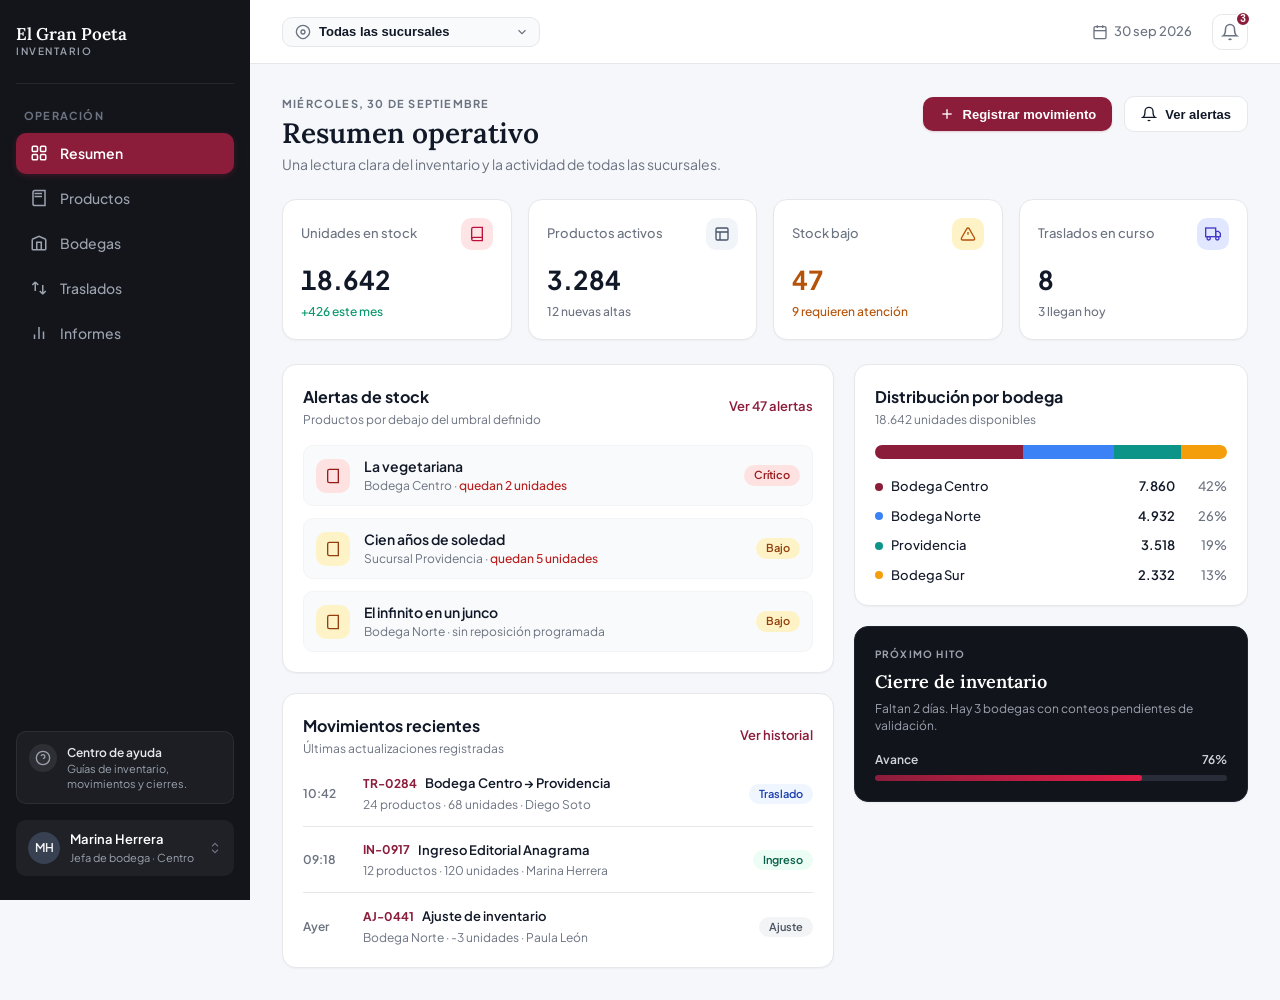
==== commit d5112ad8: "actualización grafica" ====
--- a/MockUp/index.html
+++ b/MockUp/index.html
@@ -15,7 +15,6 @@
     <aside class="sidebar">
       <div class="sidebar-header">
         <div class="brand-logo">
-          <span class="logo-box">GP</span>
           <div class="brand-text">
             <span class="brand-name">El Gran Poeta</span>
             <span class="brand-subtitle">INVENTARIO</span>
